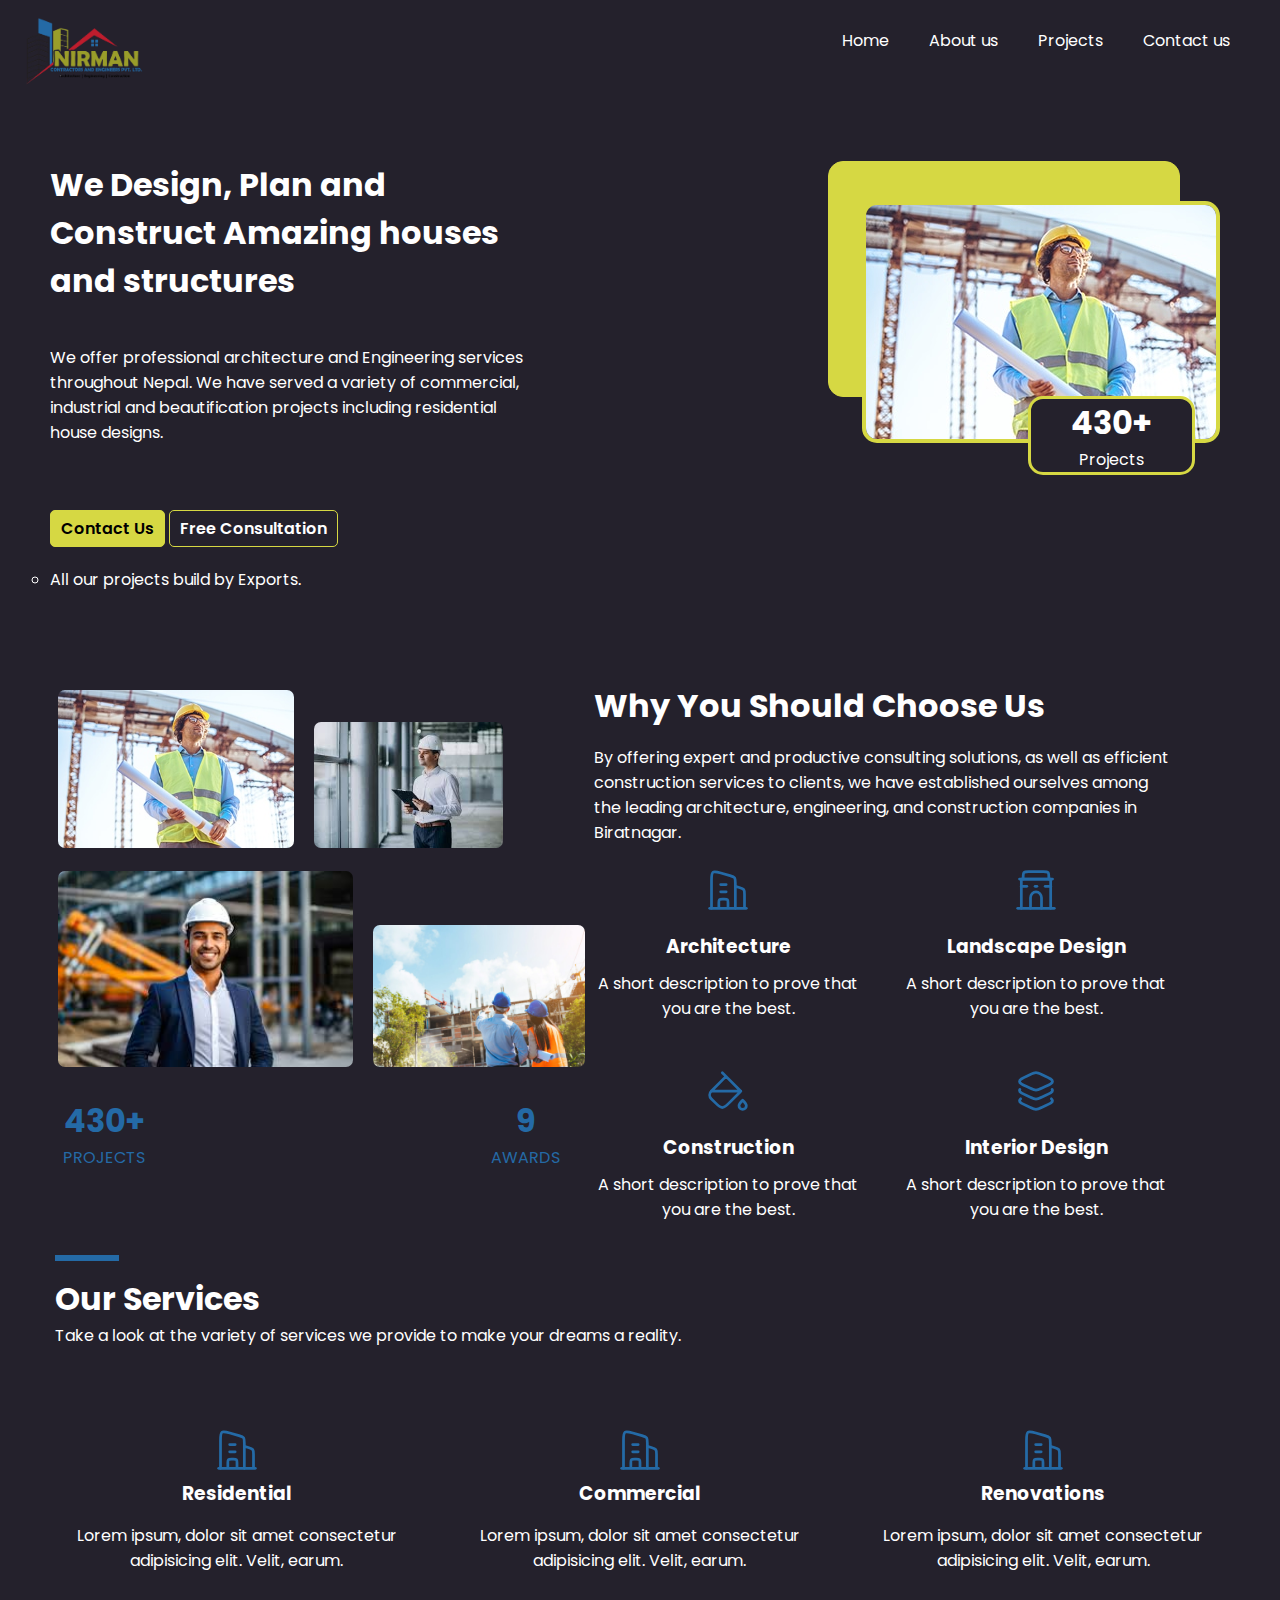
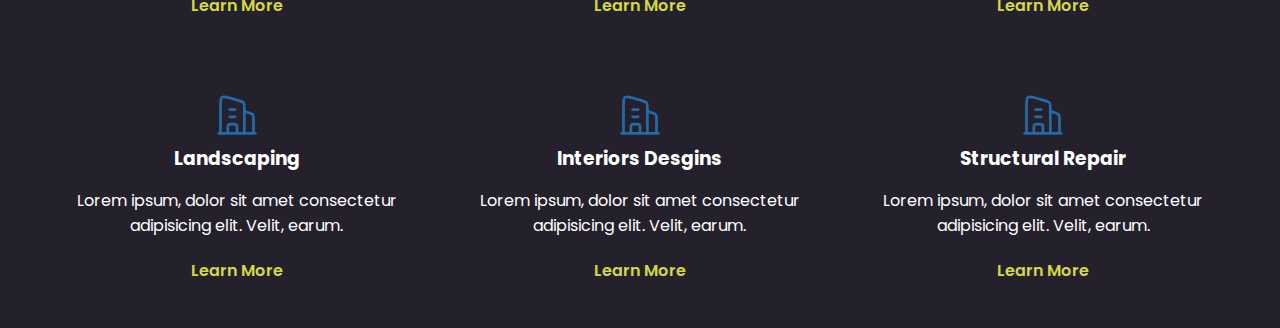
==== index.html @ 0822bbb3 "making responsive" ====
<!DOCTYPE html>
<html lang="en">

<head>
    <meta charset="UTF-8">
    <meta name="viewport" content="width=device-width, initial-scale=1.0">
    <title>nirmancontractors</title>
    <link rel="stylesheet" href="style.css">
    <link rel="stylesheet" href="https://cdnjs.cloudflare.com/ajax/libs/font-awesome/6.6.0/css/all.min.css"
        integrity="sha512-Kc323vGBEqzTmouAECnVceyQqyqdsSiqLQISBL29aUW4U/M7pSPA/gEUZQqv1cwx4OnYxTxve5UMg5GT6L4JJg=="
        crossorigin="anonymous" referrerpolicy="no-referrer" />
    <link rel="shortcut icon" href="favicon.ico" type="image/x-icon">
</head>

<body>

    <!-- navigation menu -->
    <header>
        <nav class="hide-on-mobile">
            <div class="logo">
                <a href="index.html"><img src="assets/logo/CONSTRUCTION-PSD.png" alt="nirman-logo"></a>
            </div>
            <ul>
                <li><a href="index.html">Home</a></li>
                <li><a href="">About us</a></li>
                <li><a href="">Projects</a></li>
                <li><a href="">Contact us</a></li>
            </ul>
        </nav>
        <!-- responsive nav bar -->
        <div class="nav-toggle" onclick="toggleNav()">
            <span></span>
            <span></span>
            <span></span>
        </div>
        <div class="nav-overlay"></div>
        <div class="nav hide-on-bigscreen">
            <div class="links">
                <div class="link">
                    <a href="index.html">Home</a>
                </div>
                <div class="link">
                    <a href="">About Us</a>
                </div>
                <div class="link">
                    <a href="">Projects</a>
                </div>
                <div class="link">
                    <a href="">Contact us</a>
                </div>
            </div>
        </div>
    </header>

    <main>
        <div class="content">
            <div class="head">
                <h1>
                    We Design, Plan and Construct
                    Amazing houses and structures
                </h1>
                <span>
                    We offer professional architecture and Engineering services throughout Nepal. We have served a
                    variety of commercial, industrial and beautification projects including residential house designs.
                </span>
            </div>
            <div class="head-card">
                <div class="card-head1"></div>
                <div class="card-head2">
                    <img src="assets/images/civil-engineer-img1.jpg" alt="civil-engineer">
                    <div class="project-number">
                        <h1>430+</h1>
                        <span>Projects</span>
                    </div>
                </div>
            </div>
        </div>
        <div class="btn-container">
            <button class="btn"><a href="">Contact Us</a></button>
            <button class="btn btn2"><a style="color: white;" href="">Free Consultation</a></button>
            <li>All our projects build by Exports.</li>
        </div>
    </main>

    <div class="image-container">
        <div class="image-title">
            <h1>Why You Should Choose Us</h1>
            <span>By offering expert and productive consulting solutions, as well as efficient construction services to
                clients, we have established ourselves among the leading architecture, engineering, and construction
                companies in Biratnagar.
            </span>
            <div class="facilitie-container">
                <div class="facilitie">
                    <img src="assets/icons/building-03-stroke-rounded.svg">
                    <h3>Architecture</h3>
                    <span>A short description to prove that you are the best.</span>
                </div>
                <div class="facilitie">
                    <img src="assets/icons/india-gate-stroke-rounded.svg">
                    <h3>Landscape Design</h3>
                    <span>A short description to prove that you are the best.</span>
                </div>
                <div class="facilitie">
                    <img src="assets/icons/paint-bucket-stroke-rounded.svg">
                    <h3>Construction</h3>
                    <span>A short description to prove that you are the best.</span>
                </div>
                <div class="facilitie">
                    <img src="assets/icons/layers-01-stroke-rounded.svg">
                    <h3>Interior Design</h3>
                    <span>A short description to prove that you are the best.</span>
                </div>
            </div>
        </div>
        <div class="image-box-wrapper">
            <div class="image-box1">
                <img src="assets/images/civil-engineer-img1.jpg" alt="civil-engineer image">
                <img src="assets/images/images-construction2.jpeg" alt="civil-engineer image">
            </div>
            <div class="image-box2">
                <img src="assets/images/images-construction3.jpeg" alt="civil-engineer image">
                <img src="assets/images/images-construction4.jpeg" alt="civil-engineer image">
            </div>
        </div>
        <div class="award-container">
            <div class="project">
                <h1>430+</h1>
                <span>PROJECTS</span>
            </div>
            <div class="award">
                <h1>9</h1>
                <span>AWARDS</span>
            </div>
        </div>
    </div>

    <div class="service-head">
        <h1>Our Services</h1>
        <span>Take a look at the variety of services we provide to make your dreams a reality.</span>
    </div>
    <div class="service-container">
        <div class="service-content">
            <img src="assets/icons/building-03-stroke-rounded.svg">
            <h3>Residential</h3>
            <p>Lorem ipsum, dolor sit amet consectetur adipisicing elit. Velit, earum.</p>
            <button class="btn btn3"><a href="">Learn More</a></button>
        </div>
        <div class="service-content">
            <img src="assets/icons/building-03-stroke-rounded.svg">
            <h3>Commercial</h3>
            <p>Lorem ipsum, dolor sit amet consectetur adipisicing elit. Velit, earum.</p>
            <button class="btn btn3"><a href="">Learn More</a></button>
        </div>
        <div class="service-content">
            <img src="assets/icons/building-03-stroke-rounded.svg">
            <h3>Renovations</h3>
            <p>Lorem ipsum, dolor sit amet consectetur adipisicing elit. Velit, earum.</p>
            <button class="btn btn3"><a href="">Learn More</a></button>
        </div>
        <div class="service-content">
            <img src="assets/icons/building-03-stroke-rounded.svg">
            <h3>Landscaping</h3>
            <p>Lorem ipsum, dolor sit amet consectetur adipisicing elit. Velit, earum.</p>
            <button class="btn btn3"><a href="">Learn More</a></button>
        </div>
        <div class="service-content">
            <img src="assets/icons/building-03-stroke-rounded.svg">
            <h3>Interiors Desgins</h3>
            <p>Lorem ipsum, dolor sit amet consectetur adipisicing elit. Velit, earum.</p>
            <button class="btn btn3"><a href="">Learn More</a></button>
        </div>
        <div class="service-content">
            <img src="assets/icons/building-03-stroke-rounded.svg">
            <h3>Structural Repair</h3>
            <p>Lorem ipsum, dolor sit amet consectetur adipisicing elit. Velit, earum.</p>
            <button class="btn btn3"><a href="">Learn More</a></button>
        </div>
    </div>

    <script src="script.js"></script>
</body>

</html>
---- style.css ----
@import url('https://fonts.googleapis.com/css2?family=Poppins:ital,wght@0,100;0,200;0,300;0,400;0,500;0,600;0,700;0,800;0,900;1,100;1,200;1,300;1,400;1,500;1,600;1,700;1,800;1,900&display=swap');

* {
    margin: 0;
    padding: 0;
    font-family: "Poppins", sans-serif;
    overflow-x: hidden;
}

::selection {
    background-color: var(--primary-color);
    color: var(--default-color);
}

:root {
    --primary-color: #d6d843;
    --secondary-color: #be1d2d;
    --tertiary-color: #246aa6;
    --default-color: white;
    --black-color: black;
    --body-color: #24212c;
}

body {
    background-color: var(--body-color);
}

/* navbar */

nav {
    padding: 28px 0;
}

nav ul {
    display: flex;
    align-items: center;
    justify-content: end;
    gap: 40px;
    padding: 0 50px;
}

nav ul li {
    list-style: none;
}

nav ul li a {
    text-decoration: none;
    color: var(--default-color);
    font-size: 16px;
}

.hide-on-bigscreen {
    display: none;
}

/* responsive nav bar */
@media (max-width: 700px) {
    .hide-on-mobile {
        display: none;
    }

    .nav-toggle {
        position: fixed;
        top: 20px;
        right: 20px;
        width: 35px;
        height: 35px;
        border-radius: 50%;
        background: #111;
        cursor: pointer;
        z-index: 999;
    }

    .nav-toggle span {
        position: absolute;
        top: 50%;
        left: 50%;
        transform: translate(-50%, -50%);
        width: 22px;
        height: 2px;
        background: #f5f5f5;
        transition: all 300ms ease-in-out;
    }

    .nav-toggle span:nth-child(1) {
        top: 30%;
    }

    .nav-toggle span:nth-child(3) {
        top: 70%;
    }

    body.activeNav .nav-toggle span:nth-child(1) {
        top: 50%;
        transform: translate(-50%, -50%) rotate(45deg);
    }

    body.activeNav .nav-toggle span:nth-child(3) {
        top: 50%;
        transform: translate(-50%, -50%) rotate(-45deg);
    }

    body.activeNav .nav-toggle span:nth-child(2) {
        display: none;
    }

    .nav {
        position: fixed;
        top: 0;
        right: 0;
        width: 0;
        height: 0;
        background: #111;
        display: flex;
        align-items: center;
        justify-content: center;
        z-index: 99;
        overflow: hidden;
        border-radius: 0 0 0 100%;
        transition: width 300ms ease-in-out 200ms,
            height 300ms ease-in-out 200ms,
            border-radius 300ms ease-in-out 0ms;
    }

    .nav-overlay {
        content: "";
        position: fixed;
        top: 0;
        right: 0;
        width: 0;
        height: 0;
        background: var(--primary-color);
        border-radius: 0 0 0 100%;
        transition: width 300ms ease-in-out 230ms,
            height 300ms ease-in-out 230ms,
            border-radius 300ms ease-in-out 30ms;
    }

    body.activeNav .nav-overlay {
        width: 100%;
        height: 100vh;
        border-radius: 0;
        transition: width 500ms ease-in-out,
            height 500ms ease-in-out,
            border-radius 300ms ease-in-out 300ms;
    }

    body.activeNav .nav {
        width: 100%;
        height: 100vh;
        border-radius: 0;
        transition: width 500ms ease-in-out 30ms,
            height 500ms ease-in-out 30ms,
            border-radius 300ms ease-in-out 330ms;
    }

    .nav .links .link {
        position: relative;
        margin: 20px;
        font-size: 45px;
        text-align: center;
        left: -300%;
    }

    .nav .links .link a {
        text-decoration: none;
        /* text-transform: uppercase; */
        color: #aaa;
        font-weight: 600;
        transition: all 300ms ease-in-out;
    }

    body.activeNav .nav .links .link {
        left: 0;
    }

    body.activeNav .nav .links>div:nth-child(1) {
        transition: left 300ms ease-in-out 650ms;
    }

    body.activeNav .nav .links>div:nth-child(2) {
        transition: left 300ms ease-in-out 680ms;
    }

    body.activeNav .nav .links>div:nth-child(3) {
        transition: left 300ms ease-in-out 710ms;
    }

    body.activeNav .nav .links>div:nth-child(4) {
        transition: left 300ms ease-in-out 740ms;
    }

    body.activeNav .nav .links>div:nth-child(5) {
        transition: left 300ms ease-in-out 770ms;
    }
}

.logo img {
    width: 10%;
    position: absolute;
    transform: translate(20px, -15px);
}

.head {
    padding: 80px 50px;
    width: 38%;
    display: grid;
    gap: 40px;
    color: var(--default-color);
    position: absolute;
}

.head-card {
    display: flex;
    justify-content: end;
    padding: 80px 100px;
}

.card-head1 {
    width: 350px;
    height: 234px;
    background: var(--primary-color);
    border-radius: 15px;
    position: absolute;
    border: 1px solid var(--primary-color);
}

.card-head2 {
    z-index: 9;
    position: relative;
    left: 40px;
    top: 40px;
    overflow: visible;
}

.card-head2 img {
    border-radius: 15px;
    border: 4px solid var(--primary-color);
}

.project-number {
    display: flex;
    flex-direction: column;
    align-items: center;
    color: var(--default-color);
    border: 3px solid var(--primary-color);
    width: 45%;
    border-radius: 15px;
    background-color: var(--body-color);
    position: absolute;
    right: 25px;
    bottom: -25px;
}

.btn-container {
    padding: 20px 50px;
}

.btn {
    z-index: 90;
    position: relative;
    padding: 5px 10px;
    font-size: 16px;
    background-color: var(--primary-color);
    border: 1px solid var(--primary-color);
    border-radius: 5px;
    font-weight: 600;
}

.btn2 {
    background-color: transparent;
}

.btn a {
    text-decoration: none;
    color: var(--black-color);
}

.btn-container li {
    color: var(--default-color);
    padding: 20px 0;
    overflow: visible;
    list-style-type: circle;
}

.image-container {
    padding: 50px 50px;
}

.image-container img {
    border-radius: 15px;
    padding: 8px 8px;
}

.image-title {
    color: var(--default-color);
    width: 45%;
    position: absolute;
    right: 110px;
    display: grid;
    gap: 15px;
}

.facilitie-container {
    display: grid;
    grid-template-columns: 1fr 1fr;
    gap: 40px;
    text-align: center;
}

.facilitie-container h3 {
    padding: 5px 0 10px;
}

.award-container {
    color: var(--tertiary-color);
    display: flex;
    gap: 30%;
    padding: 15px 13px;
    text-align: center;
}

.service-head {
    color: var(--default-color);
    padding: 40px 55px;
}

.service-head h1::before {
    position: absolute;
    content: '';
    width: 5%;
    height: 6px;
    background: var(--tertiary-color);
    margin: -20px 0;
}

.btn3 {
    background: transparent;
    border: none;
}

.btn3 a {
    color: var(--primary-color);
}

.service-content {
    color: var(--default-color);
}

.service-container {
    display: grid;
    grid-template-columns: 1fr 1fr 1fr;
    padding: 40px 70px;
    gap: 70px;
    text-align: center;
}

.service-content p {
    padding: 15px 0;
}

.image-box1 img:nth-child(1) {
    width: 20%
}

.image-box1 img:nth-child(2) {
    width: 16%
}

.image-box2 img:nth-child(1) {
    width: 25%;
}

.image-box2 img:nth-child(2) {
    width: 18%;
}

@media (max-width: 700px) {
    main {
        overflow: visible;
    }

    .content {
        overflow: visible;
    }

    .card-head1 {
        width: 300px;
        height: 200px;
    }

    .card-head2 img {
        width: 300px;
        height: 200px;
    }

    .head-card {
        padding: 15px 50px 80px;
    }

    .head {
        padding: 66px 15px 20px;
        width: 95%;
        gap: 25px;
        position: relative;
        overflow: visible;
    }

    .head h1 {
        font-size: 20px;
    }

    .head span {
        font-size: 15px;
        position: absolute;
        top: 270%;
        padding: 80px 25px;
        text-align: center;
    }

    .btn-container {
        padding: 40px 40px 140px;
        display: grid;
        grid-template-columns: 1fr 1fr;
        column-gap: 20px;
        position: relative;
        top: 140px;
    }

    .btn {
        padding: 12px 10px;
        font-size: 12px;
    }

    .btn-container li {
        padding: 35px 0 0;
        margin: 0 -65px;
        position: relative;
        left: 70px;
    }
    .image-container {
        padding: 50px 35px;
      }
    .image-box1 img:nth-child(1) {
        width: 44%
    }
    
    .image-box1 img:nth-child(2) {
        width: 39%
    }
    
    .image-box2 img:nth-child(1) {
        width: 40%;
    }
    
    .image-box2 img:nth-child(2) {
        width: 45%;
    }

    .image-title{
        position: relative;
        right: 0;
        width: auto;
    }
}
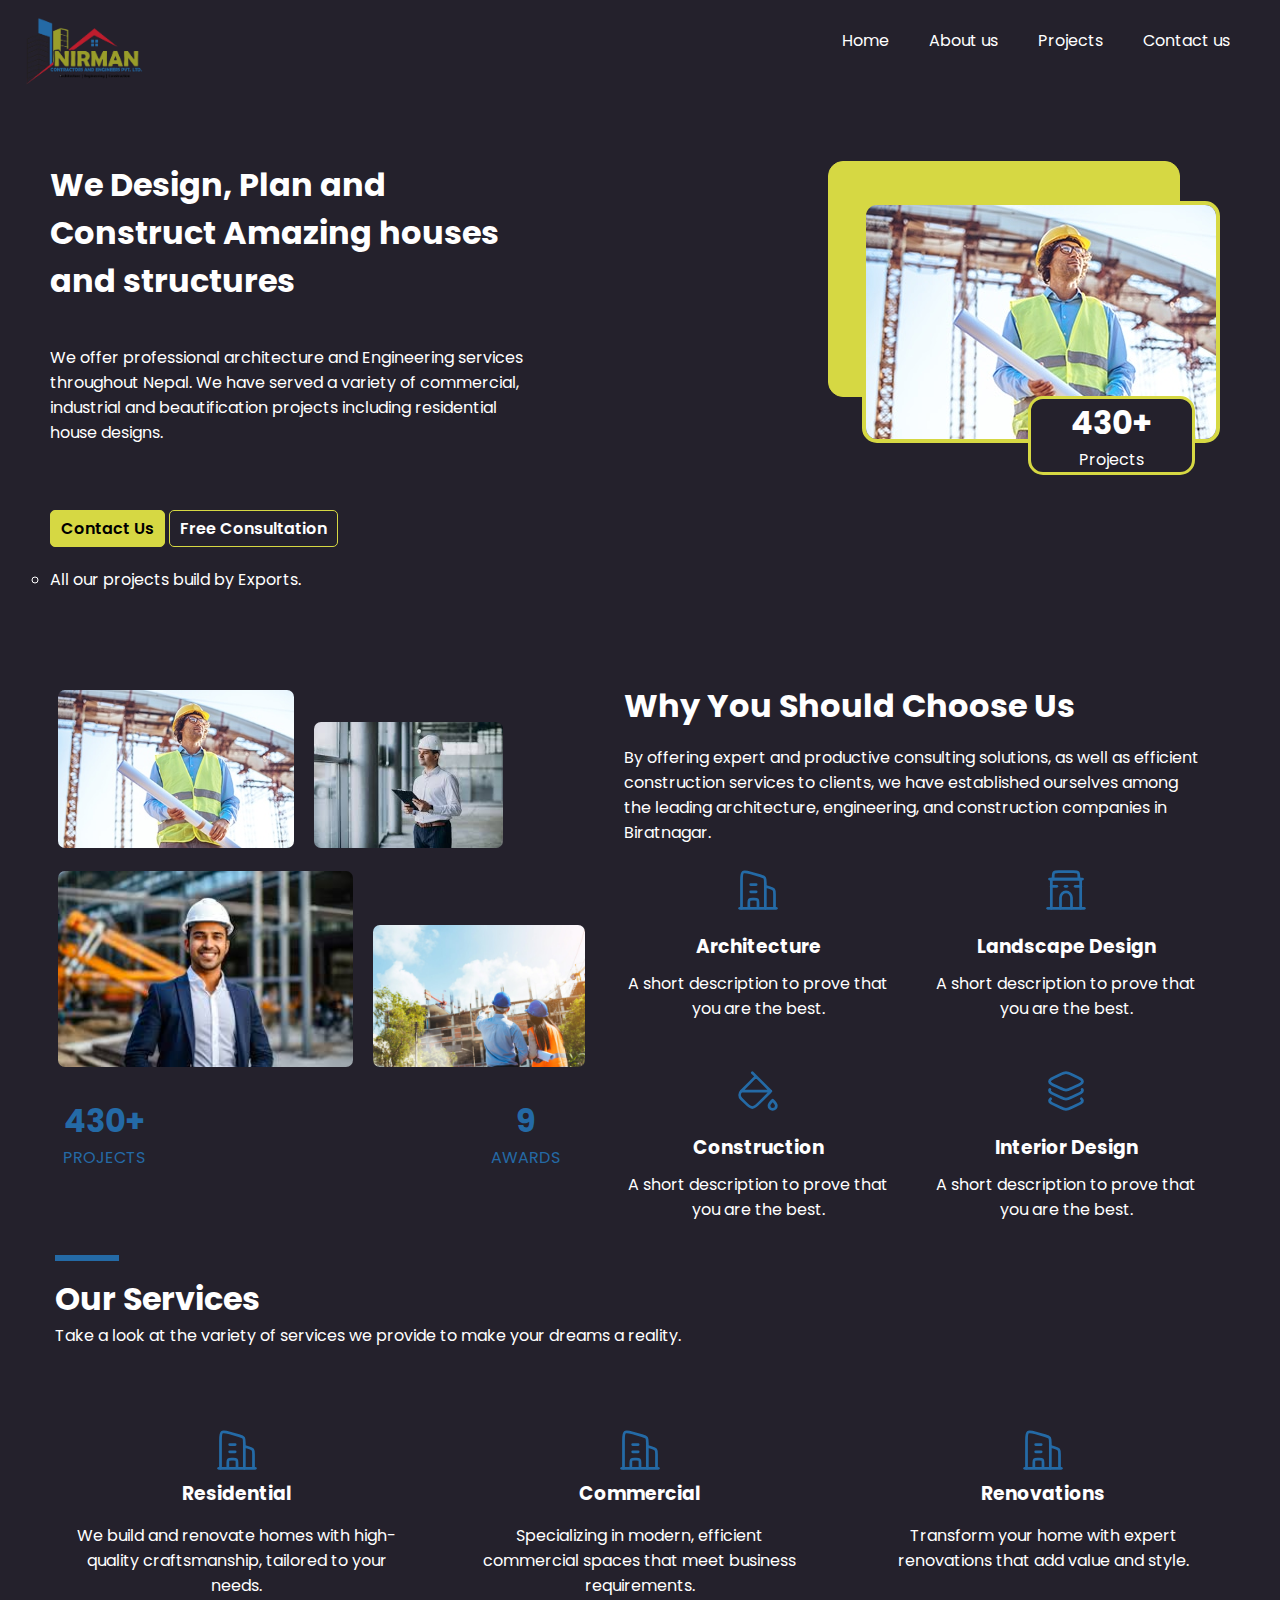
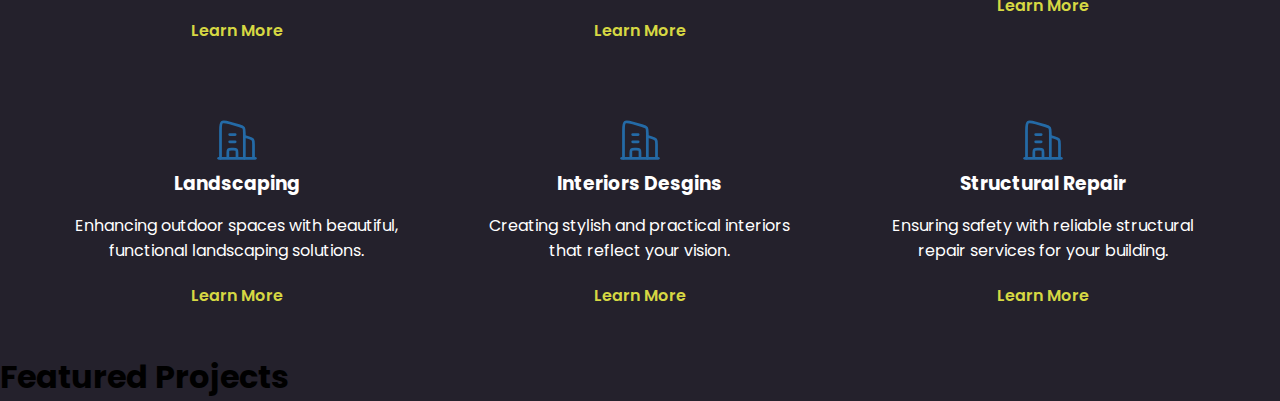
==== commit fd40398e: "making  responsive" ====
--- a/index.html
+++ b/index.html
@@ -142,38 +142,44 @@
         <div class="service-content">
             <img src="assets/icons/building-03-stroke-rounded.svg">
             <h3>Residential</h3>
-            <p>Lorem ipsum, dolor sit amet consectetur adipisicing elit. Velit, earum.</p>
+            <p>We build and renovate homes with high-quality craftsmanship, tailored to your needs.</p>
             <button class="btn btn3"><a href="">Learn More</a></button>
         </div>
         <div class="service-content">
             <img src="assets/icons/building-03-stroke-rounded.svg">
             <h3>Commercial</h3>
-            <p>Lorem ipsum, dolor sit amet consectetur adipisicing elit. Velit, earum.</p>
+            <p>Specializing in modern, efficient commercial spaces that meet business requirements.</p>
             <button class="btn btn3"><a href="">Learn More</a></button>
         </div>
         <div class="service-content">
             <img src="assets/icons/building-03-stroke-rounded.svg">
             <h3>Renovations</h3>
-            <p>Lorem ipsum, dolor sit amet consectetur adipisicing elit. Velit, earum.</p>
+            <p>Transform your home with expert renovations that add value and style.</p>
             <button class="btn btn3"><a href="">Learn More</a></button>
         </div>
         <div class="service-content">
             <img src="assets/icons/building-03-stroke-rounded.svg">
             <h3>Landscaping</h3>
-            <p>Lorem ipsum, dolor sit amet consectetur adipisicing elit. Velit, earum.</p>
+            <p>Enhancing outdoor spaces with beautiful, functional landscaping solutions.</p>
             <button class="btn btn3"><a href="">Learn More</a></button>
         </div>
         <div class="service-content">
             <img src="assets/icons/building-03-stroke-rounded.svg">
             <h3>Interiors Desgins</h3>
-            <p>Lorem ipsum, dolor sit amet consectetur adipisicing elit. Velit, earum.</p>
+            <p>Creating stylish and practical interiors that reflect your vision.</p>
             <button class="btn btn3"><a href="">Learn More</a></button>
         </div>
         <div class="service-content">
             <img src="assets/icons/building-03-stroke-rounded.svg">
             <h3>Structural Repair</h3>
-            <p>Lorem ipsum, dolor sit amet consectetur adipisicing elit. Velit, earum.</p>
+            <p>Ensuring safety with reliable structural repair services for your building.</p>
             <button class="btn btn3"><a href="">Learn More</a></button>
+        </div>
+    </div>
+
+    <div class="featured-container">
+        <div class="featured-head">
+            <h1>Featured Projects</h1>
         </div>
     </div>
 
--- a/style.css
+++ b/style.css
@@ -296,7 +296,7 @@
     color: var(--default-color);
     width: 45%;
     position: absolute;
-    right: 110px;
+    right: 80px;
     display: grid;
     gap: 15px;
 }
@@ -438,28 +438,48 @@
         position: relative;
         left: 70px;
     }
+
     .image-container {
         padding: 50px 35px;
-      }
+    }
+
     .image-box1 img:nth-child(1) {
         width: 44%
     }
-    
+
     .image-box1 img:nth-child(2) {
         width: 39%
     }
-    
+
     .image-box2 img:nth-child(1) {
         width: 40%;
     }
-    
+
     .image-box2 img:nth-child(2) {
         width: 45%;
     }
 
-    .image-title{
+    .image-title {
         position: relative;
         right: 0;
         width: auto;
     }
+
+    .facilitie-container {
+        padding: 50px 0;
+    }
+
+    .service-head h1::before {
+        width: 12%;
+    }
+
+    .service-head {
+        display: grid;
+        gap: 10px;
+    }
+
+    .service-container {
+        grid-template-columns: 1fr;
+        gap: 40px;
+    }
 }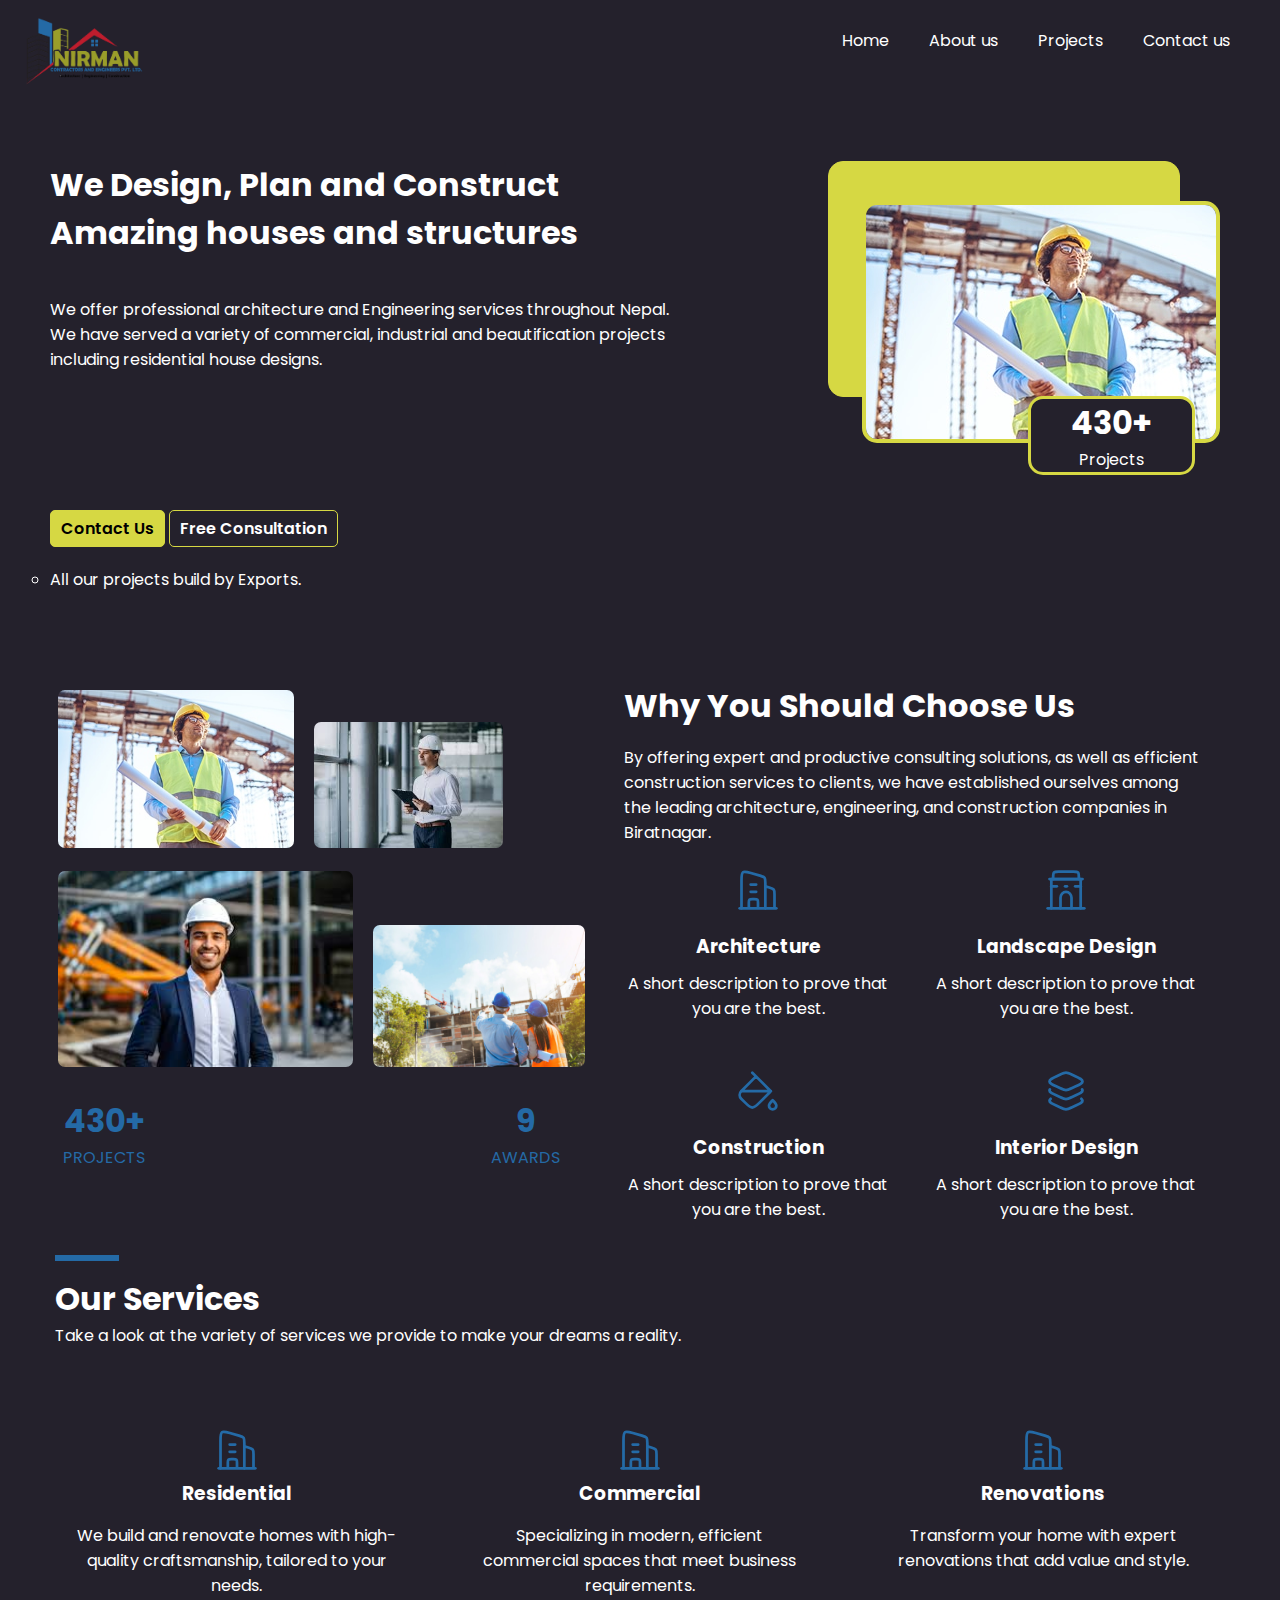
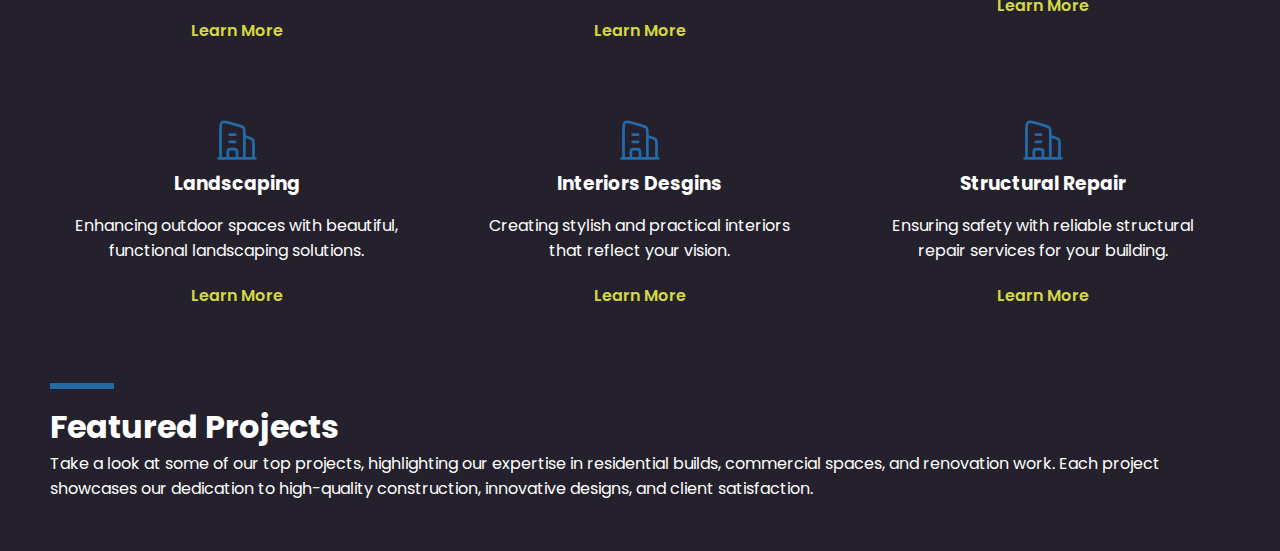
==== commit 939b48de: "making featured project section" ====
--- a/index.html
+++ b/index.html
@@ -180,6 +180,9 @@
     <div class="featured-container">
         <div class="featured-head">
             <h1>Featured Projects</h1>
+            <span>Take a look at some of our top projects, highlighting our expertise in residential builds, commercial
+                spaces, and renovation work. Each project showcases our dedication to high-quality construction,
+                innovative designs, and client satisfaction.</span>
         </div>
     </div>
 
--- a/style.css
+++ b/style.css
@@ -203,7 +203,7 @@
 
 .head {
     padding: 80px 50px;
-    width: 38%;
+    width: 50%;
     display: grid;
     gap: 40px;
     color: var(--default-color);
@@ -375,6 +375,20 @@
     width: 18%;
 }
 
+.featured-head {
+    color: var(--default-color);
+    padding: 50px 50px;
+}
+
+.featured-head::before{
+    position: absolute;
+    content: '';
+    width: 5%;
+    height: 6px;
+    background: var(--tertiary-color);
+    margin: -20px 0;
+}
+
 @media (max-width: 700px) {
     main {
         overflow: visible;
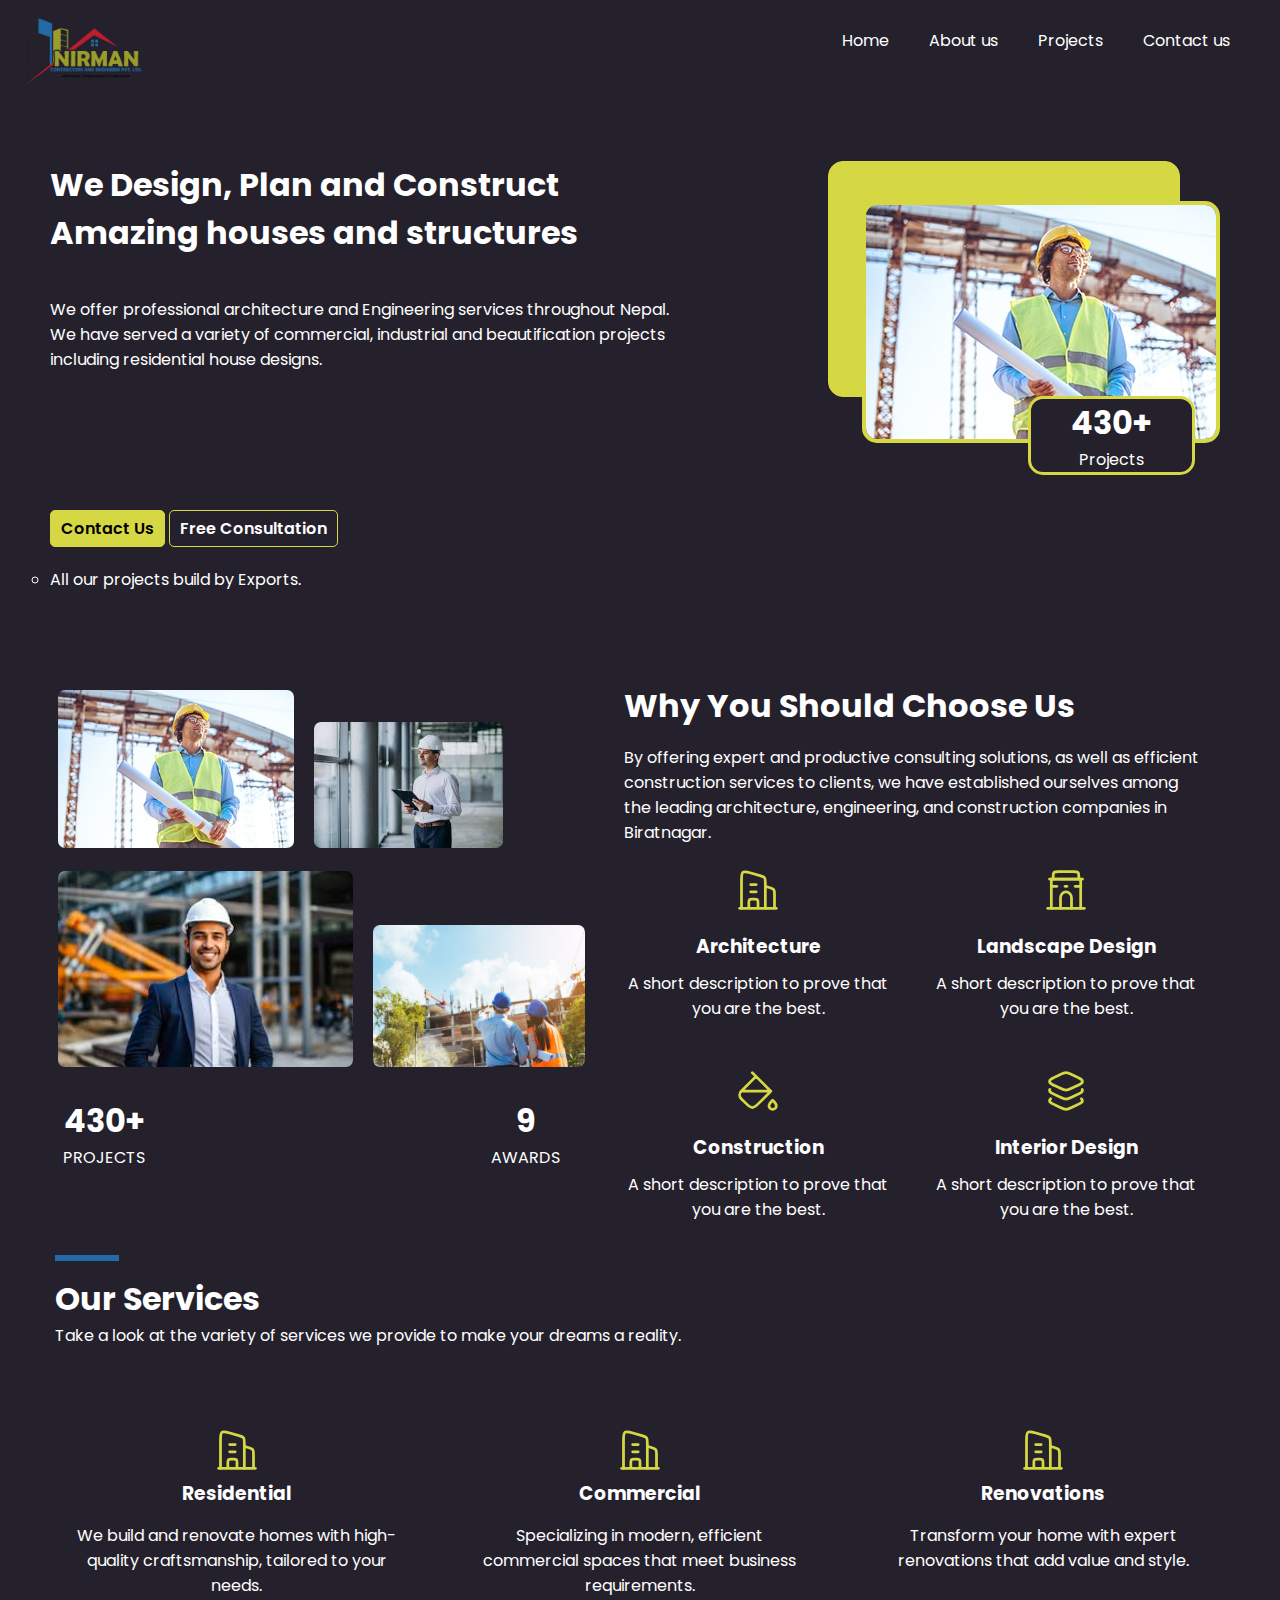
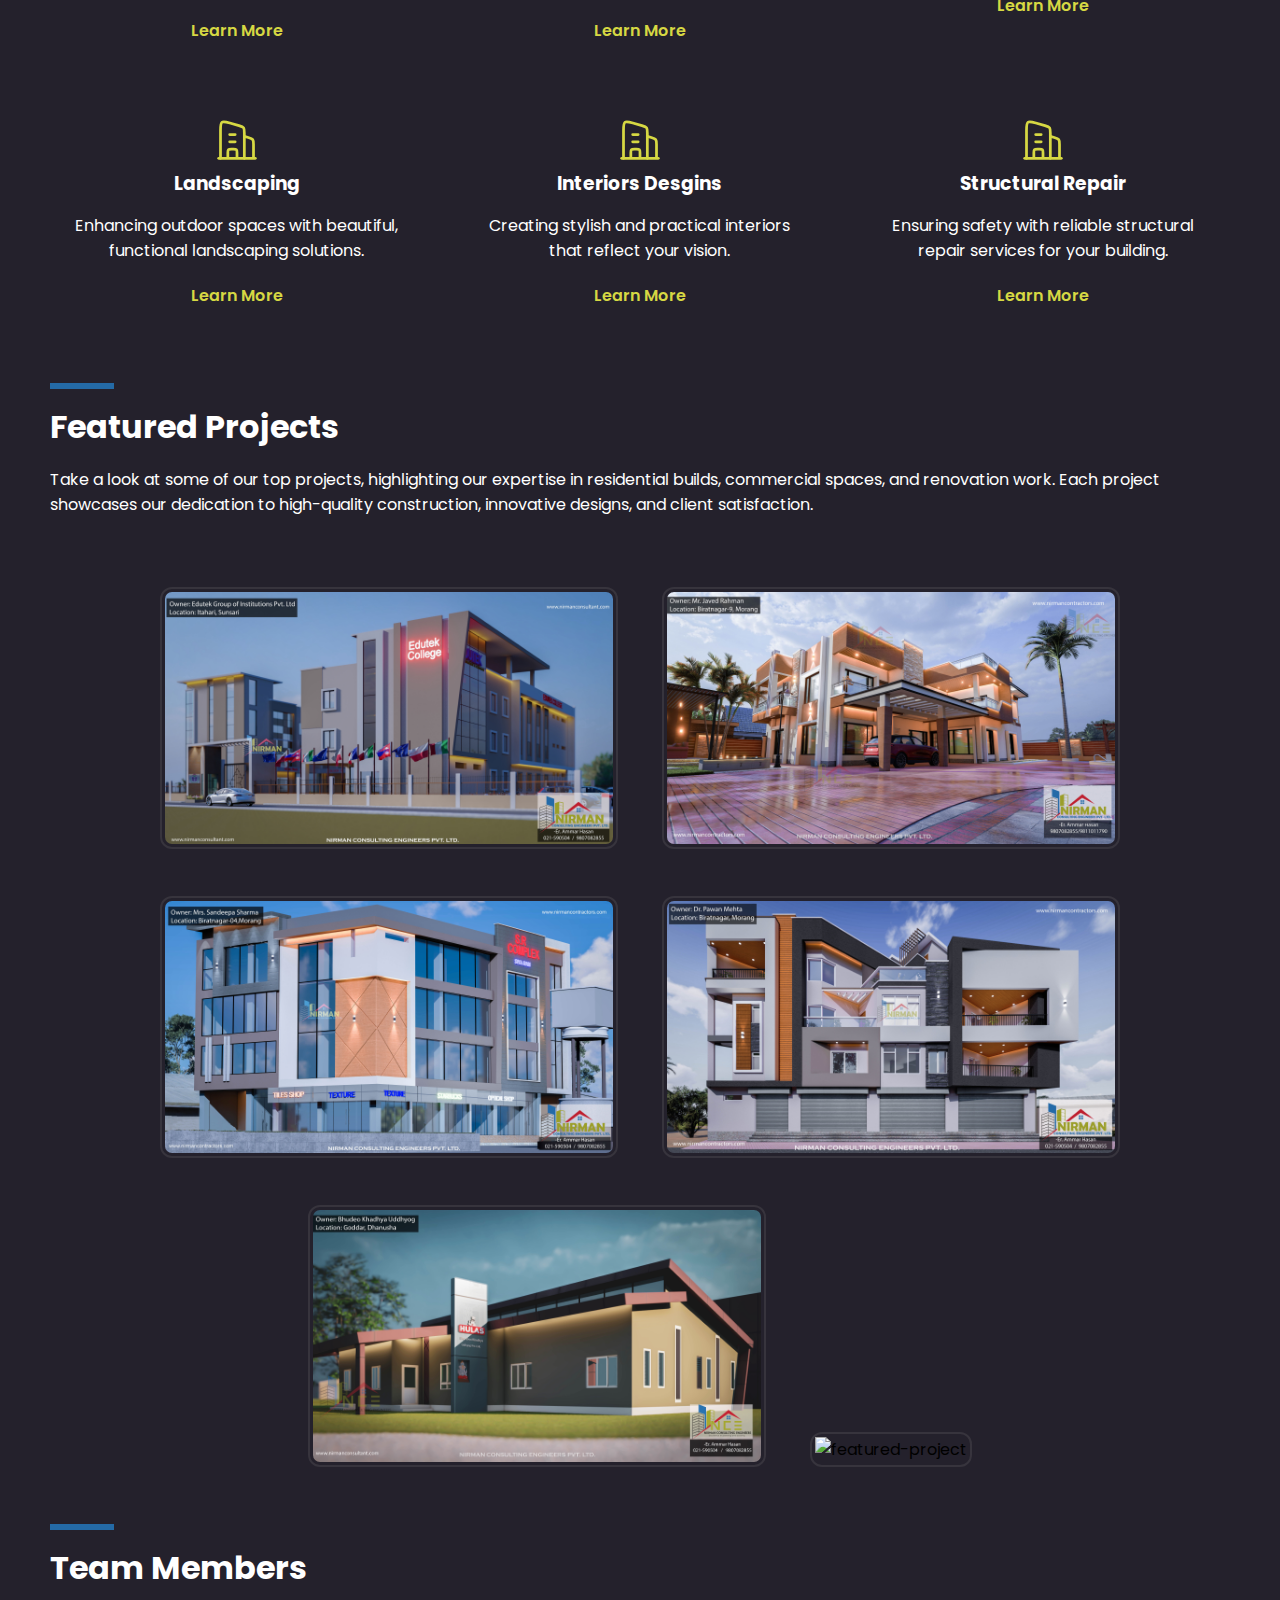
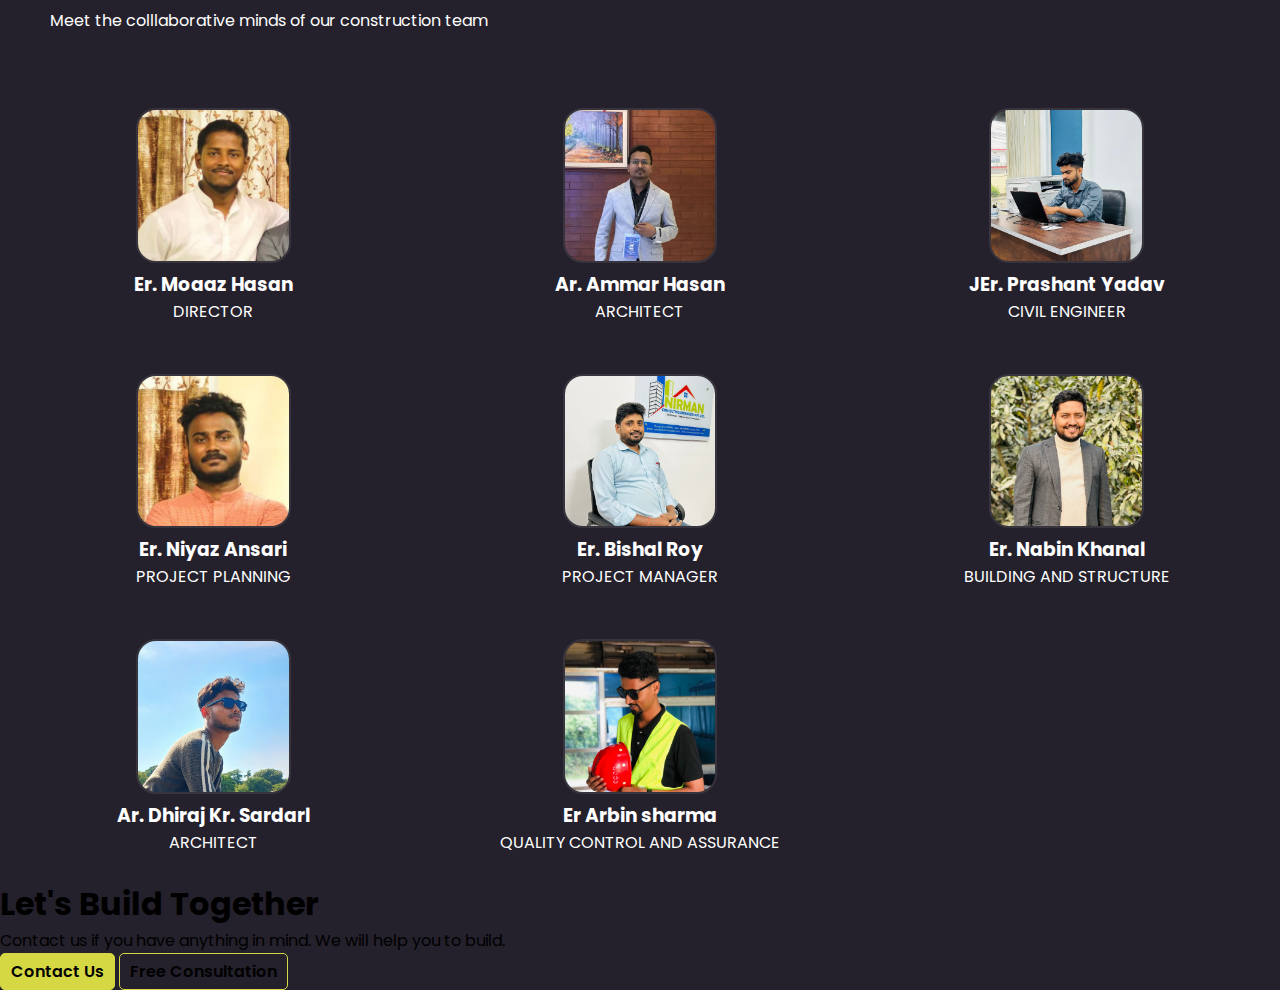
==== commit 830fa356: "making team member section" ====
--- a/index.html
+++ b/index.html
@@ -184,6 +184,76 @@
                 spaces, and renovation work. Each project showcases our dedication to high-quality construction,
                 innovative designs, and client satisfaction.</span>
         </div>
+        <div class="featured-img">
+            <img src="assets/featured-projects/featured-project1.jpg" alt="featured-project">
+            <img src="assets/featured-projects/featured-project2.jpg" alt="featured-project">
+            <img src="assets/featured-projects/featured-project3.jpg" alt="featured-project">
+            <img src="assets/featured-projects/featured-project4.jpg" alt="featured-project">
+            <img src="assets/featured-projects/featured-project5.jpg" alt="featured-project">
+            <img src="assets/featured-projects/featured-project6.jpg" alt="featured-project">
+        </div>
+    </div>
+
+    <div class="team-container">
+        <div class="team-head">
+            <h1>Team Members</h1>
+            <p>Meet the colllaborative minds of our construction team</p>
+        </div>
+        <div class="team">
+            <div class="team-members">
+                <img src="assets/team-projects/team-member1.png">
+                <h3>Er. Moaaz Hasan</h3>
+                <p>DIRECTOR</p>
+            </div>
+            <div class="team-members">
+                <img src="assets/team-projects/team-member2.png">
+                <h3>Ar. Ammar Hasan</h3>
+                <p>ARCHITECT</p>
+            </div>
+            <div class="team-members">
+                <img src="assets/team-projects/team-member3.png">
+                <h3>JEr. Prashant Yadav</h3>
+                <p>CIVIL ENGINEER</p>
+            </div>
+            <div class="team-members">
+                <img src="assets/team-projects/team-member4.png">
+                <h3>Er. Niyaz Ansari</h3>
+                <p>PROJECT PLANNING</p>
+            </div>
+            <div class="team-members">
+                <img src="assets/team-projects/team-member5.png">
+                <h3>Er. Bishal Roy</h3>
+                <p>PROJECT MANAGER</p>
+            </div>
+            <div class="team-members">
+                <img src="assets/team-projects/team-member6.png">
+                <h3>Er. Nabin Khanal</h3>
+                <p>BUILDING AND STRUCTURE</p>
+            </div>
+            <div class="team-members">
+                <img src="assets/team-projects/team-member7.png">
+                <h3>Ar. Dhiraj Kr. Sardarl</h3>
+                <p>ARCHITECT</p>
+            </div>
+            <div class="team-members">
+                <img src="assets/team-projects/team-member8.png">
+                <h3>Er Arbin sharma</h3>
+                <p>QUALITY CONTROL AND ASSURANCE</p>
+            </div>
+        </div>
+    </div>
+
+    <div class="construction-container">
+        <div class="construction">
+            <div class="construction-head">
+                <h1>Let's Build Together</h1>
+                <span>Contact us if you have anything in mind. We will help you to build.</span>
+            </div>
+            <div class="construction-btn">
+                <button class="btn"><a href="">Contact Us</a></button>
+                <button class="btn btn2"><a href="">Free Consultation</a></button>
+            </div>
+        </div>
     </div>
 
     <script src="script.js"></script>
--- a/style.css
+++ b/style.css
@@ -19,6 +19,7 @@
     --default-color: white;
     --black-color: black;
     --body-color: #24212c;
+    --img-border-color: #37343d;
 }
 
 body {
@@ -313,7 +314,7 @@
 }
 
 .award-container {
-    color: var(--tertiary-color);
+    color: var(--default-color);
     display: flex;
     gap: 30%;
     padding: 15px 13px;
@@ -378,15 +379,62 @@
 .featured-head {
     color: var(--default-color);
     padding: 50px 50px;
-}
-
-.featured-head::before{
+    display: grid;
+    gap: 16px;
+}
+
+.featured-head::before {
     position: absolute;
     content: '';
     width: 5%;
     height: 6px;
     background: var(--tertiary-color);
     margin: -20px 0;
+}
+
+.featured-img {
+    text-align: center;
+}
+
+.featured-img img {
+    width: 35%;
+    margin: 20px 20px;
+    border: 2px solid var(--img-border-color);
+    padding: 3px;
+    border-radius: 12px;
+}
+
+.team-head {
+    color: var(--default-color);
+    padding: 50px 50px;
+    display: grid;
+    gap: 16px;
+}
+
+.team-head::before {
+    position: absolute;
+    content: '';
+    width: 5%;
+    height: 6px;
+    background: var(--tertiary-color);
+    margin: -20px 0;
+}
+
+.team {
+    display: grid;
+    grid-template-columns: 1fr 1fr 1fr;
+    color: var(--default-color);
+}
+
+.team-members {
+    margin: 25px 25px;
+    text-align: center;
+}
+
+.team-members img {
+    border: 2px solid var(--img-border-color);
+    width: 40%;
+    border-radius: 20px;
 }
 
 @media (max-width: 700px) {
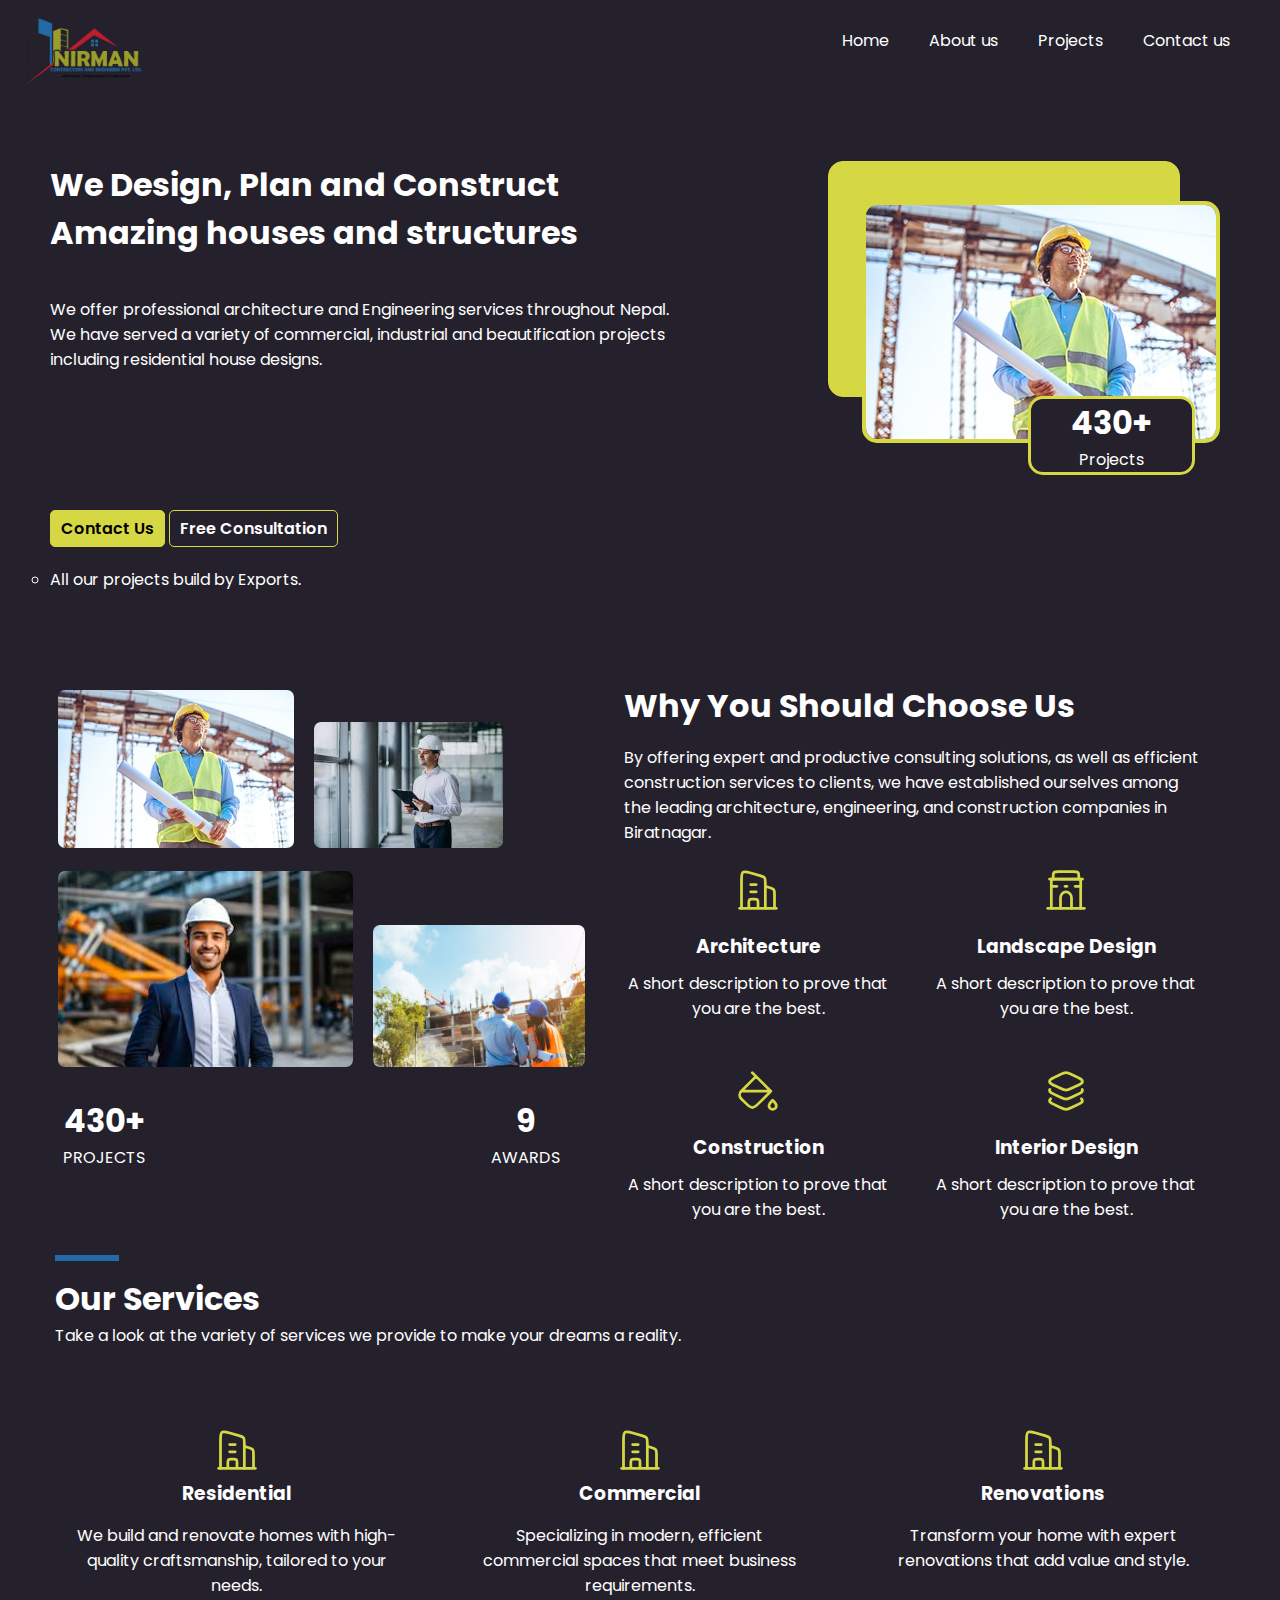
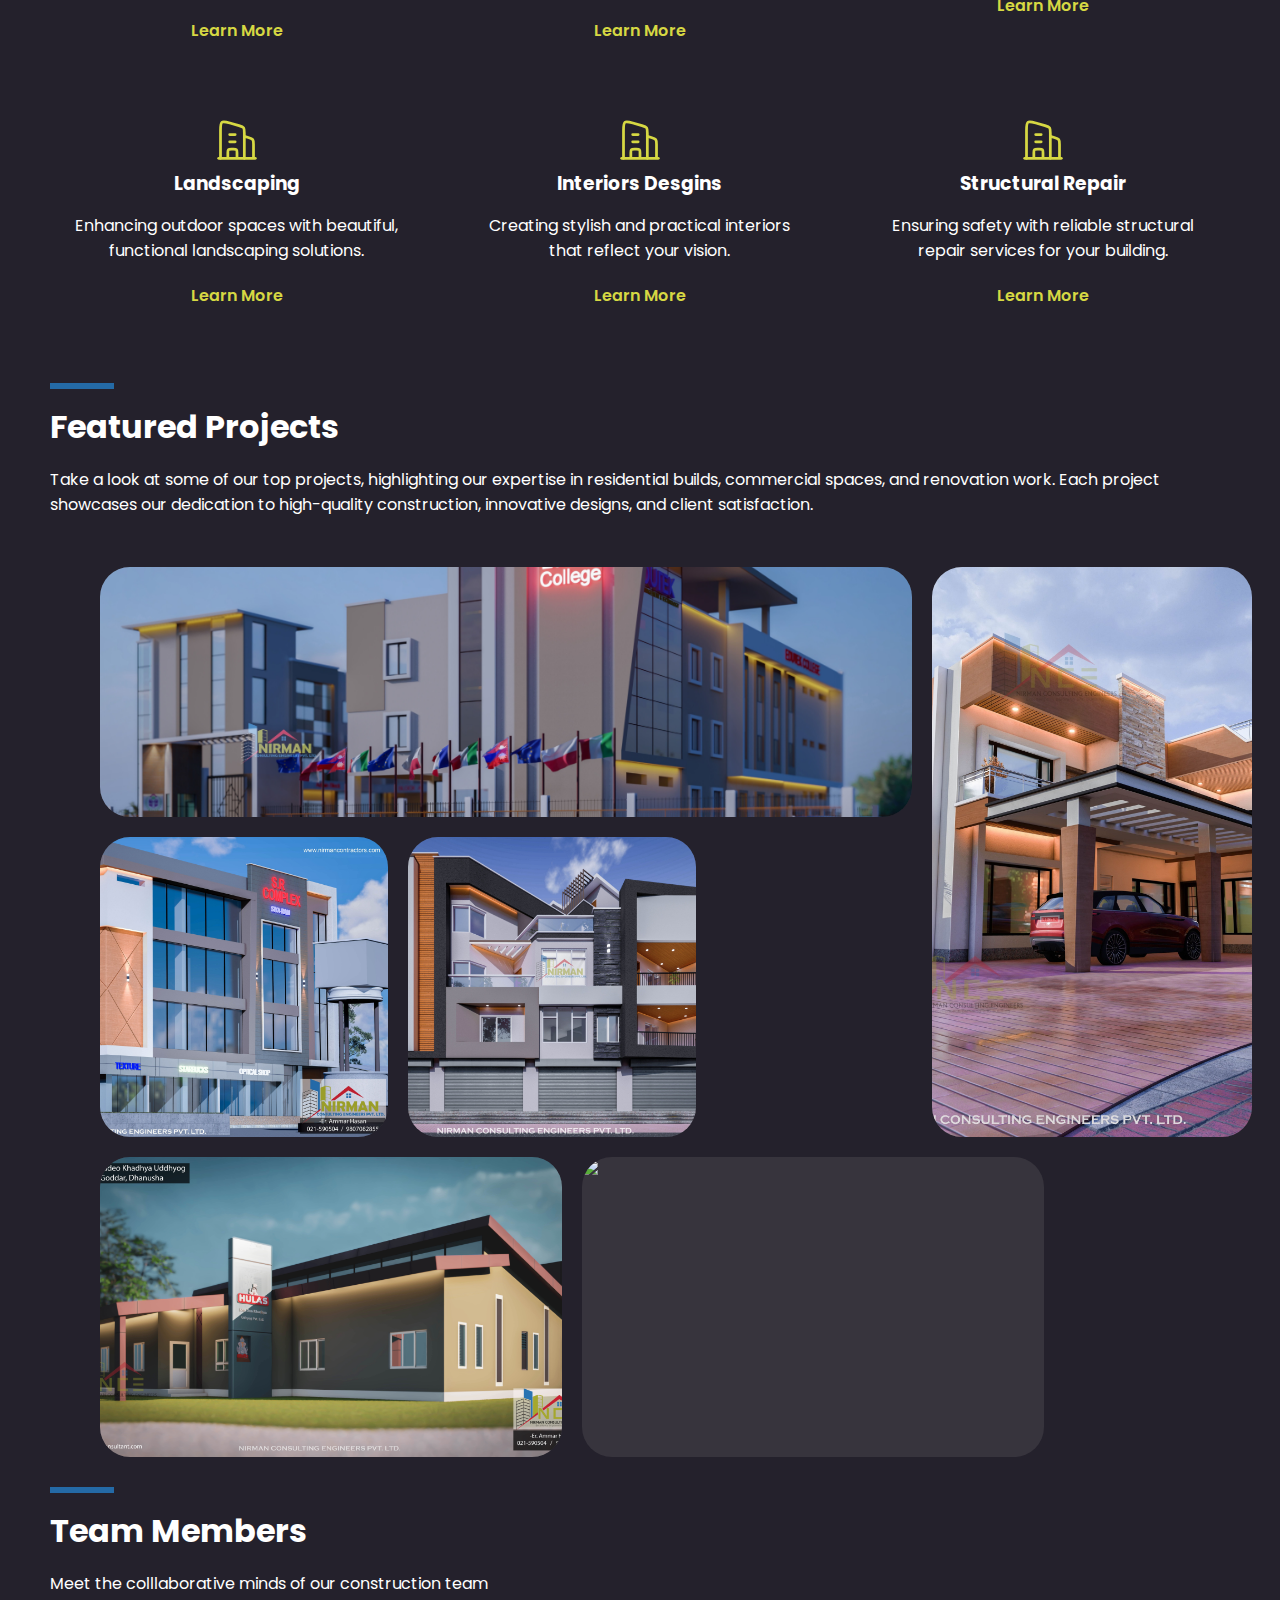
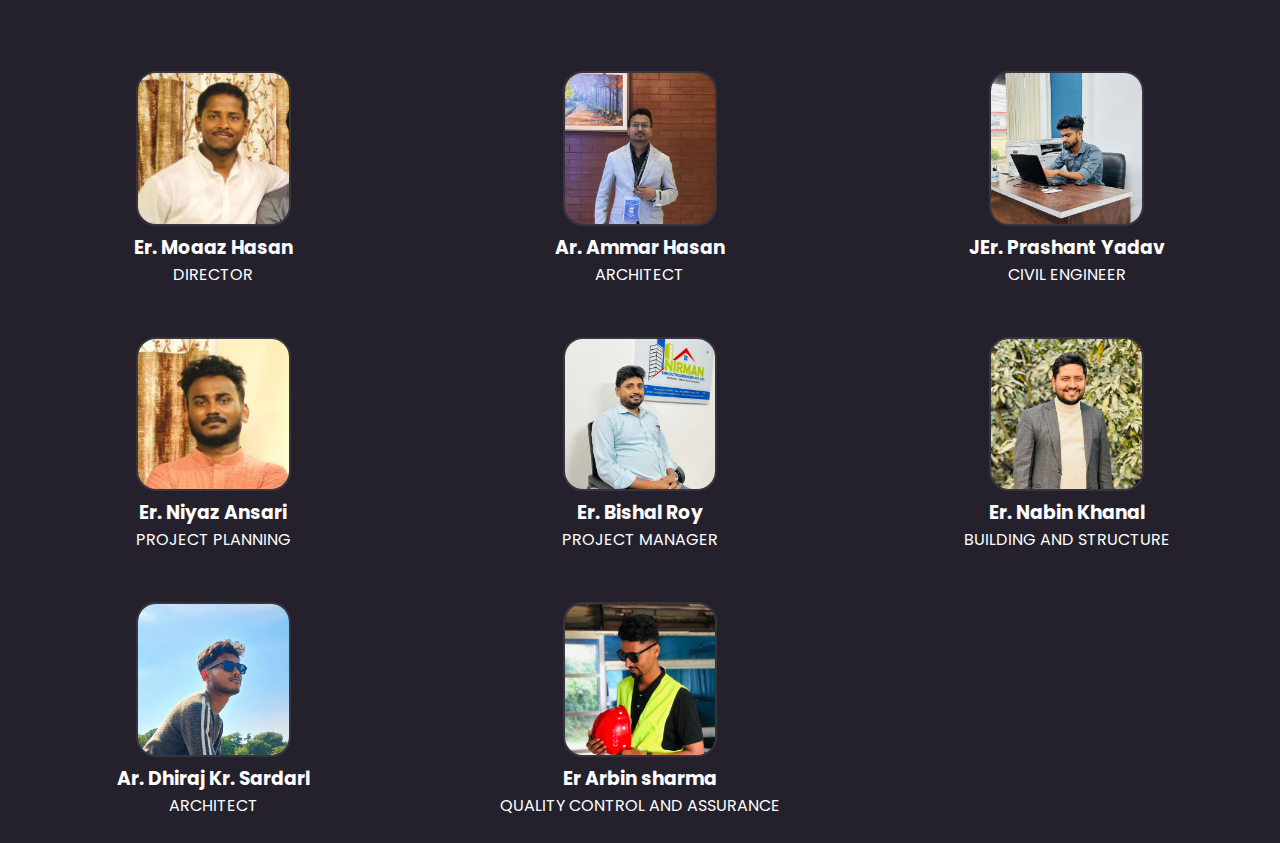
==== commit 536057be: "making bento layput in featured section" ====
--- a/index.html
+++ b/index.html
@@ -184,15 +184,36 @@
                 spaces, and renovation work. Each project showcases our dedication to high-quality construction,
                 innovative designs, and client satisfaction.</span>
         </div>
-        <div class="featured-img">
-            <img src="assets/featured-projects/featured-project1.jpg" alt="featured-project">
-            <img src="assets/featured-projects/featured-project2.jpg" alt="featured-project">
-            <img src="assets/featured-projects/featured-project3.jpg" alt="featured-project">
-            <img src="assets/featured-projects/featured-project4.jpg" alt="featured-project">
-            <img src="assets/featured-projects/featured-project5.jpg" alt="featured-project">
-            <img src="assets/featured-projects/featured-project6.jpg" alt="featured-project">
-        </div>
-    </div>
+        <div class="bento-container">
+            <div class="main-bento">
+                <img class="featured-img1" src="assets/featured-projects/featured-project1.jpg">
+            </div>
+
+            <div class="side-bento">
+                <div class="bento-box">
+                    <img class="featured-img2" src="assets/featured-projects/featured-project2.jpg">
+                </div>
+            </div>
+            <div class="bottom-bento">
+                <div class="bento-box">
+                    <img class="featured-img3" src="assets/featured-projects/featured-project3.jpg">
+                </div>
+                <div class="bento-box">
+                    <img class="featured-img4" src="assets/featured-projects/featured-project4.jpg">
+                </div>
+            </div>
+
+            <div class="end-bento">
+                <div class="bento-box">
+                    <img class="featured-img5" src="assets/featured-projects/featured-project5.jpg">
+                </div>
+                <div class="bento-box">
+                    <img class="featured-img6" src="assets/featured-projects/featured-project6.jpg">
+                </div>
+            </div>
+        </div>
+    </div>
+
 
     <div class="team-container">
         <div class="team-head">
@@ -243,7 +264,7 @@
         </div>
     </div>
 
-    <div class="construction-container">
+    <!-- <div class="construction-container">
         <div class="construction">
             <div class="construction-head">
                 <h1>Let's Build Together</h1>
@@ -254,7 +275,7 @@
                 <button class="btn btn2"><a href="">Free Consultation</a></button>
             </div>
         </div>
-    </div>
+    </div> -->
 
     <script src="script.js"></script>
 </body>
--- a/style.css
+++ b/style.css
@@ -19,7 +19,8 @@
     --default-color: white;
     --black-color: black;
     --body-color: #24212c;
-    --img-border-color: #37343d;
+    --bento-color: #37343d;
+
 }
 
 body {
@@ -392,16 +393,103 @@
     margin: -20px 0;
 }
 
-.featured-img {
-    text-align: center;
-}
-
-.featured-img img {
-    width: 35%;
-    margin: 20px 20px;
-    border: 2px solid var(--img-border-color);
-    padding: 3px;
-    border-radius: 12px;
+.bento-container {
+    display: grid;
+    grid-template-areas: "main-bento side-bento"
+        "bottom-bento bottom-bento"
+        "end-bento end-bento";
+    gap: 20px;
+    max-width: 1200px;
+    width: 100%;
+    padding: 0 100px;
+}
+
+
+.main-bento {
+    grid-area: main-bento;
+    background-color: var(--bento-color);
+    width: 100%;
+    height: 250px;
+}
+
+.featured-img1 {
+    width: 100%;
+    height: 100%;
+    object-fit: cover;
+}
+
+.featured-img2 {
+    width: 100%;
+    height: 100%;
+    object-fit: cover;
+}
+
+.featured-img3 {
+    width: 100%;
+    height: 100%;
+    object-fit: cover;
+    object-position: right;
+}
+
+.featured-img4 {
+    width: 100%;
+    height: 100%;
+    object-fit: cover;
+}
+
+.featured-img5 {
+    width: 100%;
+    height: 100%;
+    object-fit: cover;
+}
+
+.featured-img6 {
+    width: 120%;
+    object-fit: fill;
+}
+
+.side-bento {
+    grid-area: side-bento;
+    display: flex;
+    flex-direction: column;
+    gap: 10px;
+}
+
+.side-bento .bento-box {
+    background-color: var(--bento-color);
+    width: 25%;
+    height: 570px;
+    position: absolute;
+}
+
+.bento-box,
+.main-bento {
+    border-radius: 30px;
+    overflow: hidden;
+}
+
+.bottom-bento {
+    grid-area: bottom-bento;
+    display: flex;
+    gap: 20px;
+}
+
+.bottom-bento .bento-box {
+    background-color: var(--bento-color);
+    width: 24%;
+    height: 300px;
+}
+
+.end-bento {
+    grid-area: end-bento;
+    display: flex;
+    gap: 20px;
+}
+
+.end-bento .bento-box {
+    background-color: var(--bento-color);
+    width: 38.5%;
+    height: 300px;
 }
 
 .team-head {
@@ -432,7 +520,7 @@
 }
 
 .team-members img {
-    border: 2px solid var(--img-border-color);
+    border: 2px solid var(--bento-color);
     width: 40%;
     border-radius: 20px;
 }
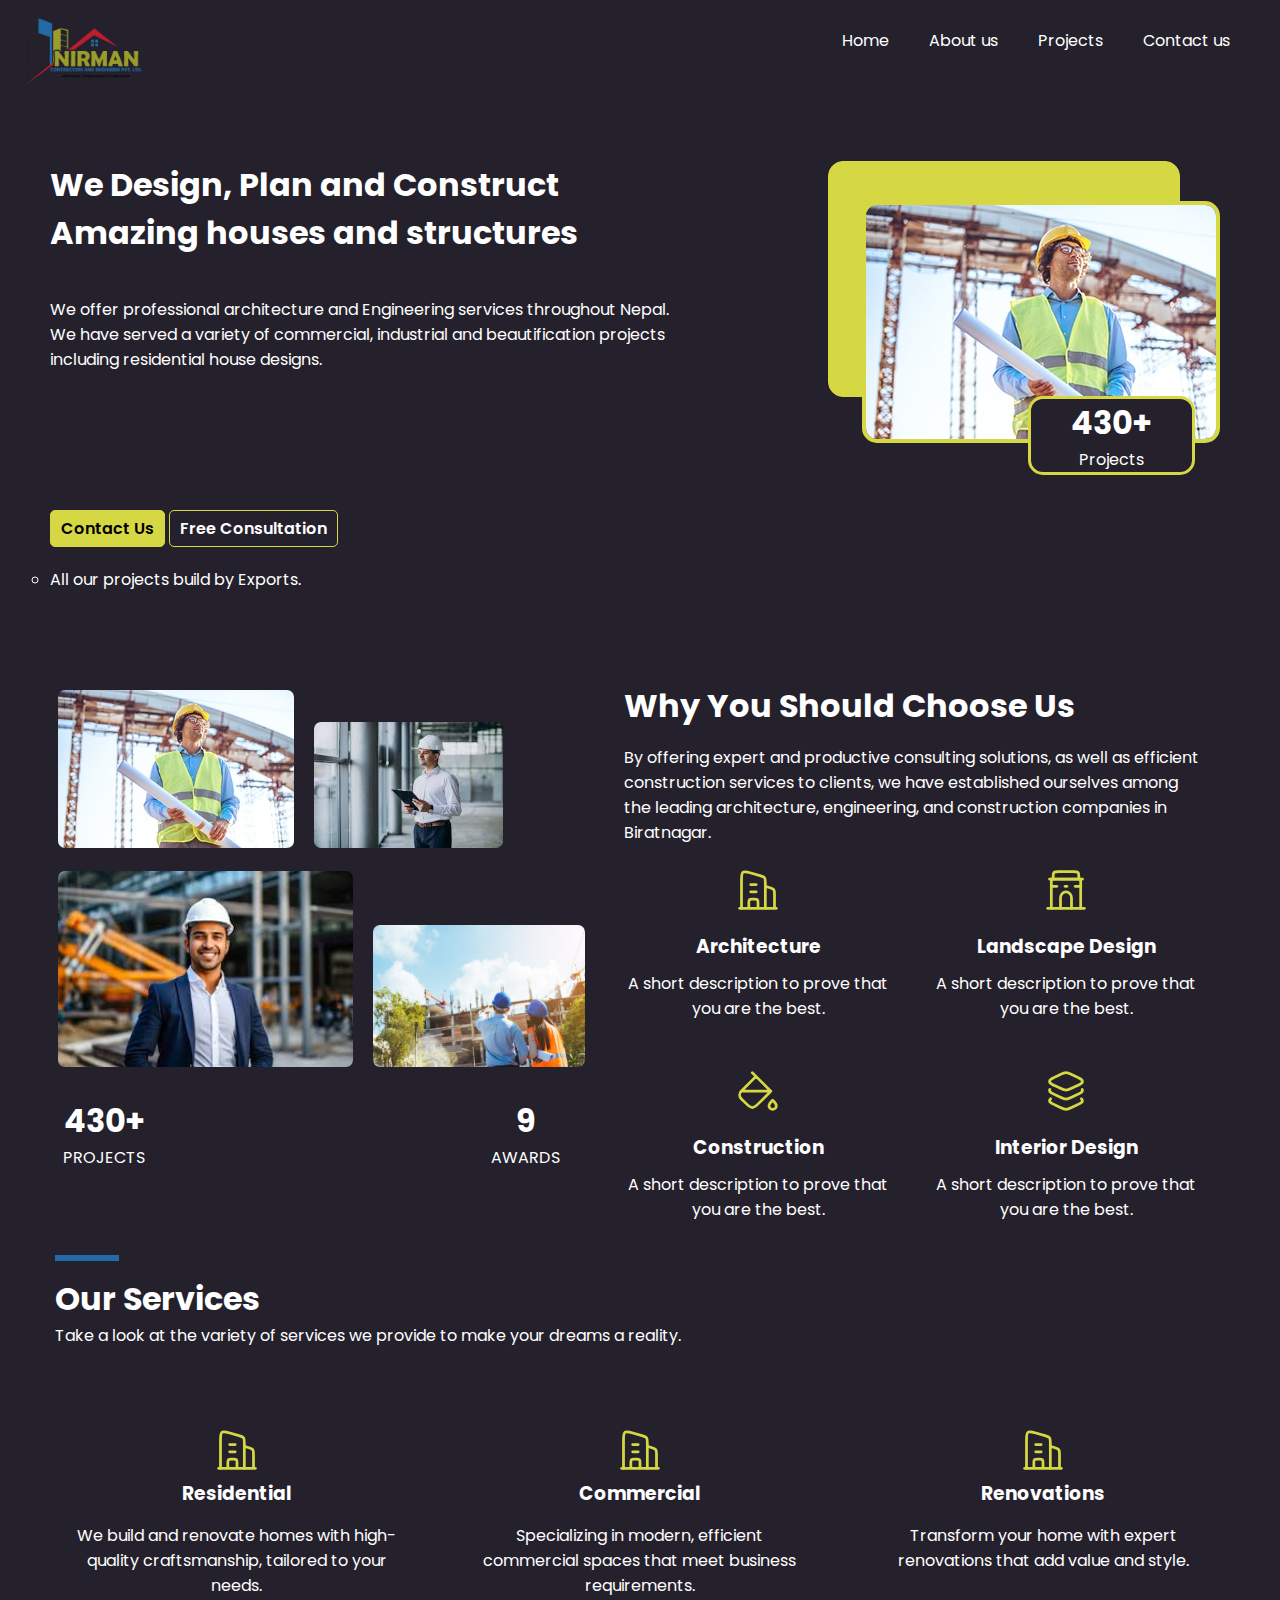
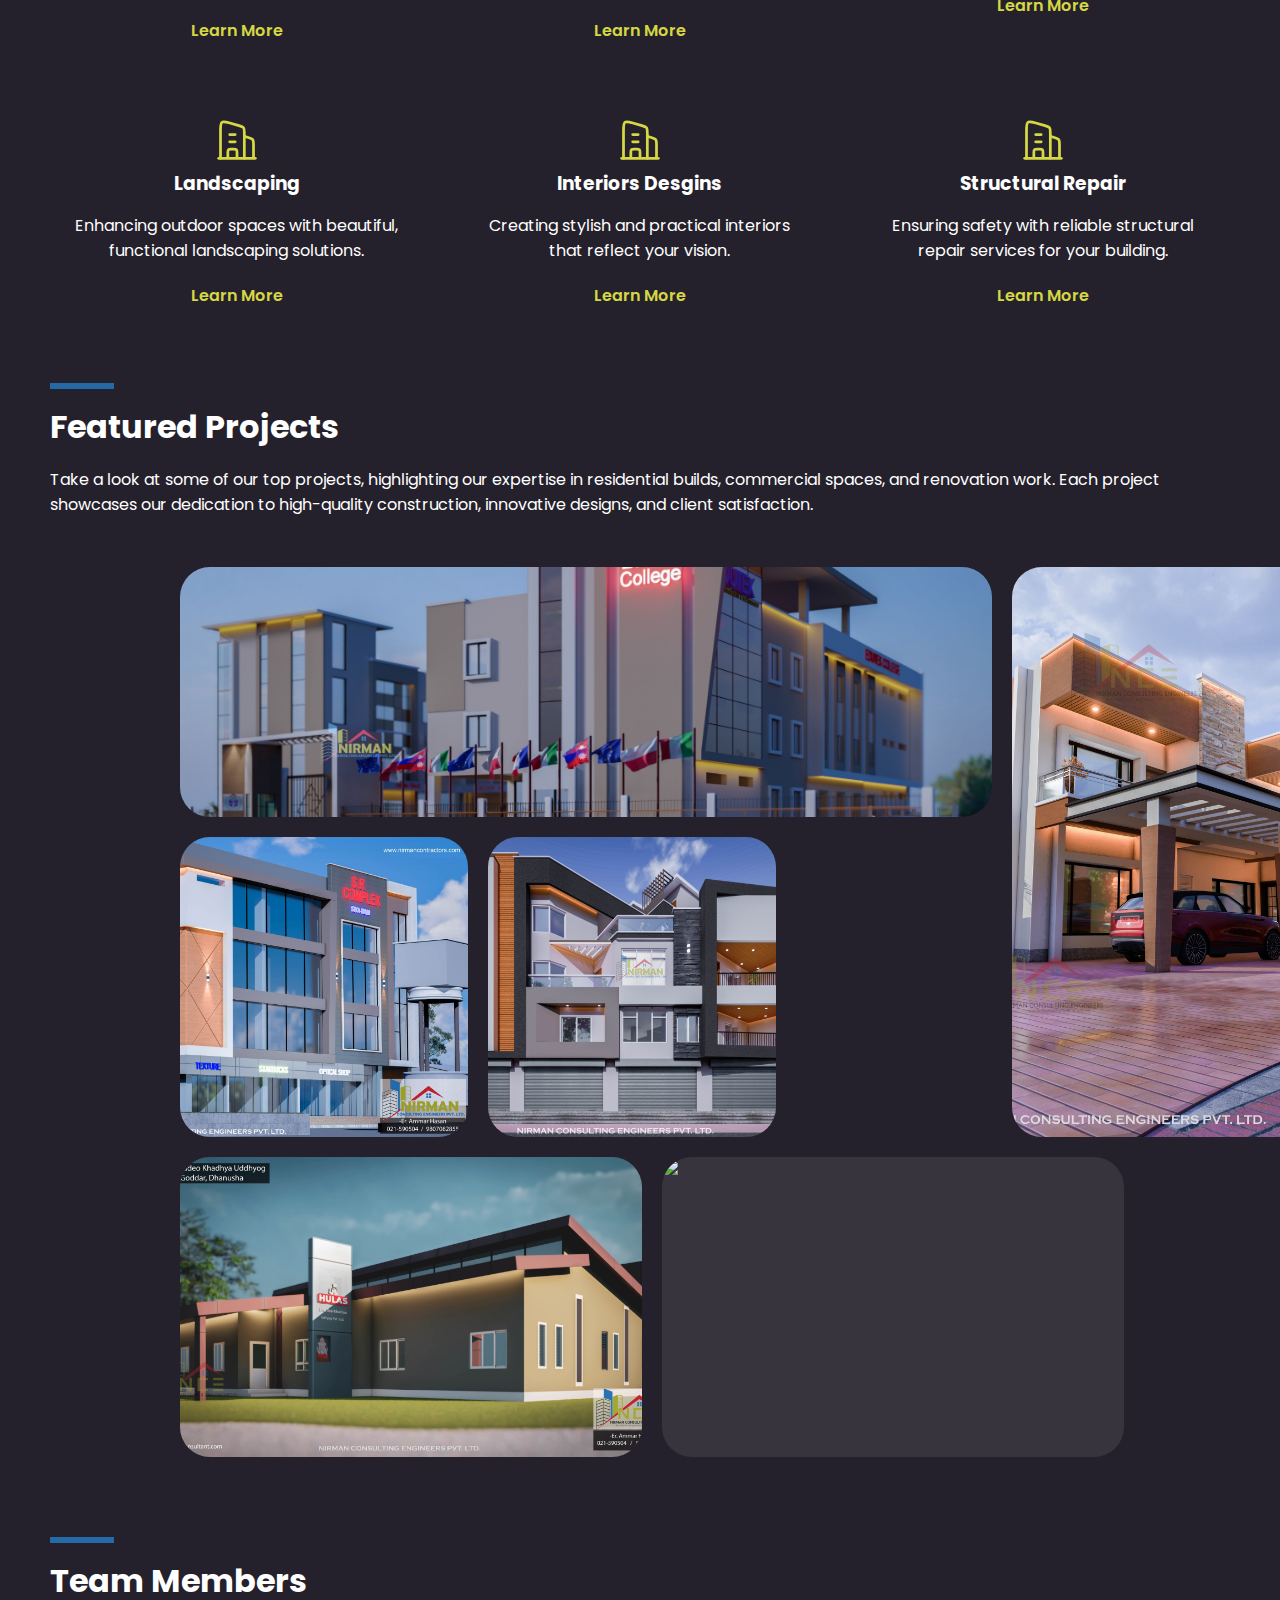
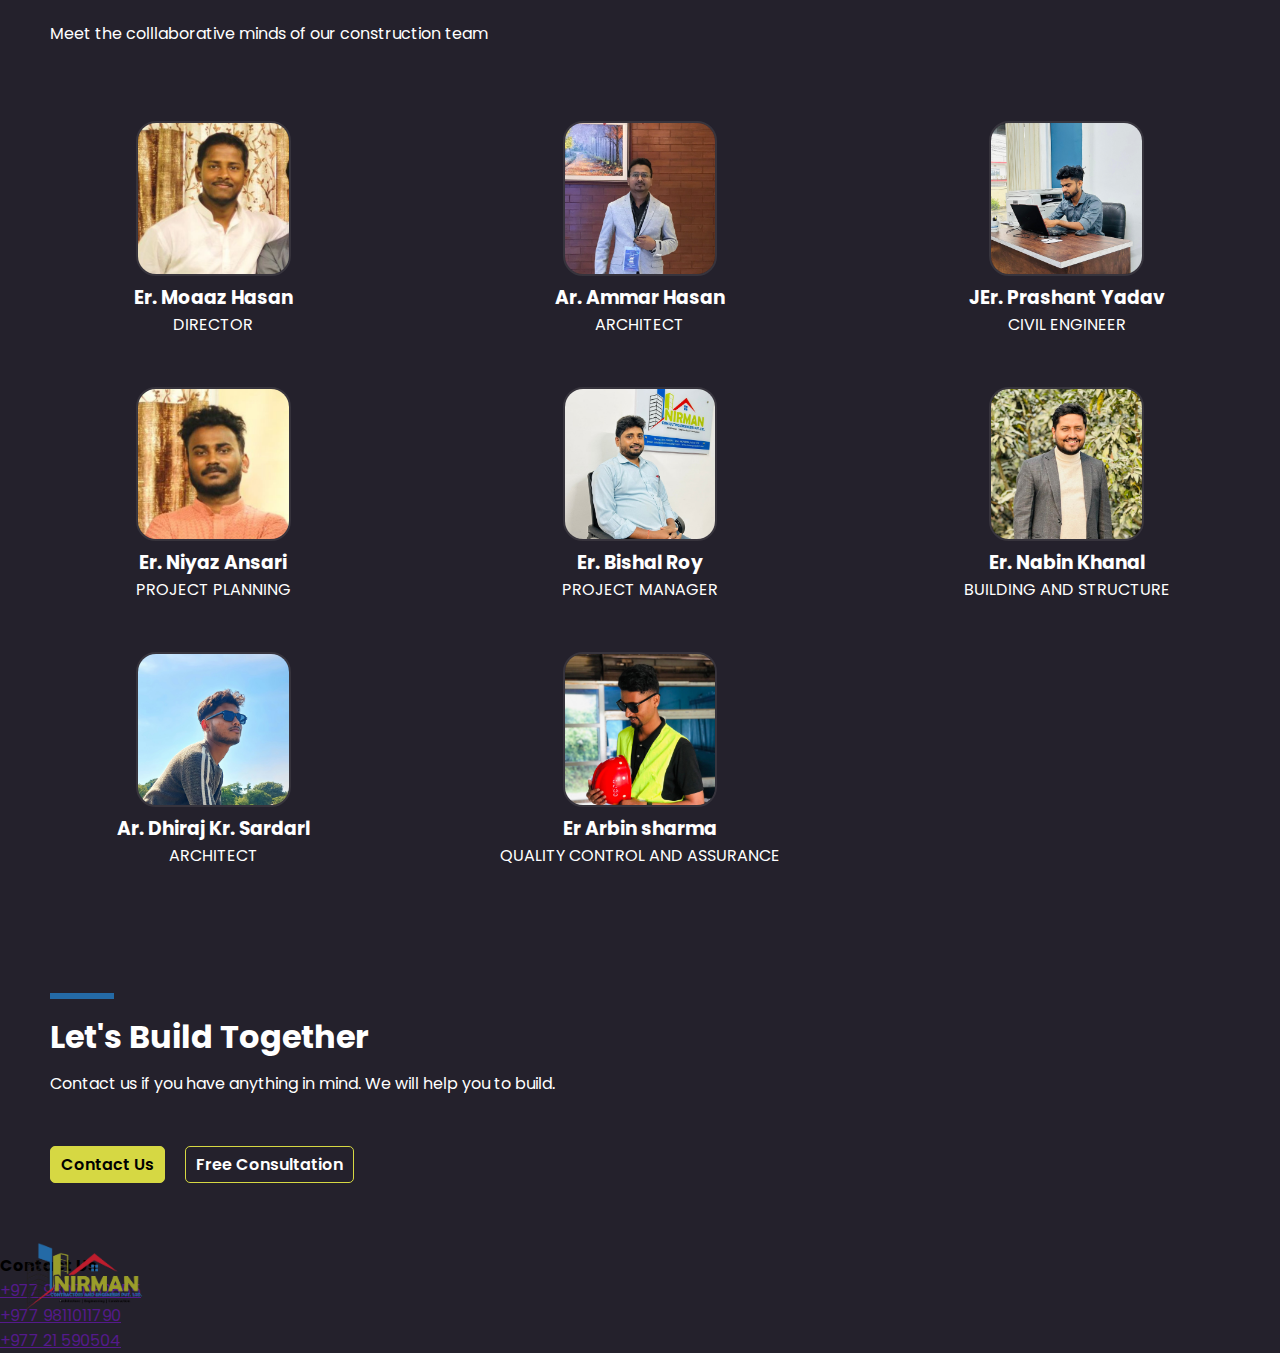
==== commit 756a9064: "making constrction section and started to make footer" ====
--- a/index.html
+++ b/index.html
@@ -264,7 +264,7 @@
         </div>
     </div>
 
-    <!-- <div class="construction-container">
+    <div class="construction-container">
         <div class="construction">
             <div class="construction-head">
                 <h1>Let's Build Together</h1>
@@ -275,7 +275,27 @@
                 <button class="btn btn2"><a href="">Free Consultation</a></button>
             </div>
         </div>
-    </div> -->
+    </div>
+
+    <div class="footer">
+        <footer>
+            <div class="footer-row">
+                <div class="footer-col">
+                    <div class="logo">
+                        <img src="assets/logo/CONSTRUCTION-PSD.png">
+                    </div>
+                </div>
+                <div class="footer-col">
+                    <h4>Contact Us</h4>
+                    <ul>
+                        <li><a href="">+977 9807082855</a></li>
+                        <li><a href="">+977 9811011790</a></li>
+                        <li><a href="">+977 21 590504</a></li>
+                    </ul>
+                </div>
+            </div>
+        </footer>
+    </div>
 
     <script src="script.js"></script>
 </body>
--- a/style.css
+++ b/style.css
@@ -401,9 +401,13 @@
     gap: 20px;
     max-width: 1200px;
     width: 100%;
-    padding: 0 100px;
-}
-
+    padding: 0 180px 50px;
+}
+
+/* .bento-box img:hover,
+.main-bento img:hover{
+    position: absolute;
+} */
 
 .main-bento {
     grid-area: main-bento;
@@ -523,6 +527,36 @@
     border: 2px solid var(--bento-color);
     width: 40%;
     border-radius: 20px;
+}
+
+.construction-container {
+    padding: 70px 0;
+}
+
+.construction-head {
+    color: white;
+    padding: 50px 50px;
+    display: grid;
+    gap: 10px;
+}
+
+.construction-head::before {
+    position: absolute;
+    content: '';
+    width: 5%;
+    height: 6px;
+    background: var(--tertiary-color);
+    margin: -20px 0;
+}
+
+.construction-btn {
+    display: flex;
+    gap: 20px;
+    padding: 0 50px;
+}
+
+.construction-btn .btn2 a {
+    color: var(--default-color);
 }
 
 @media (max-width: 700px) {
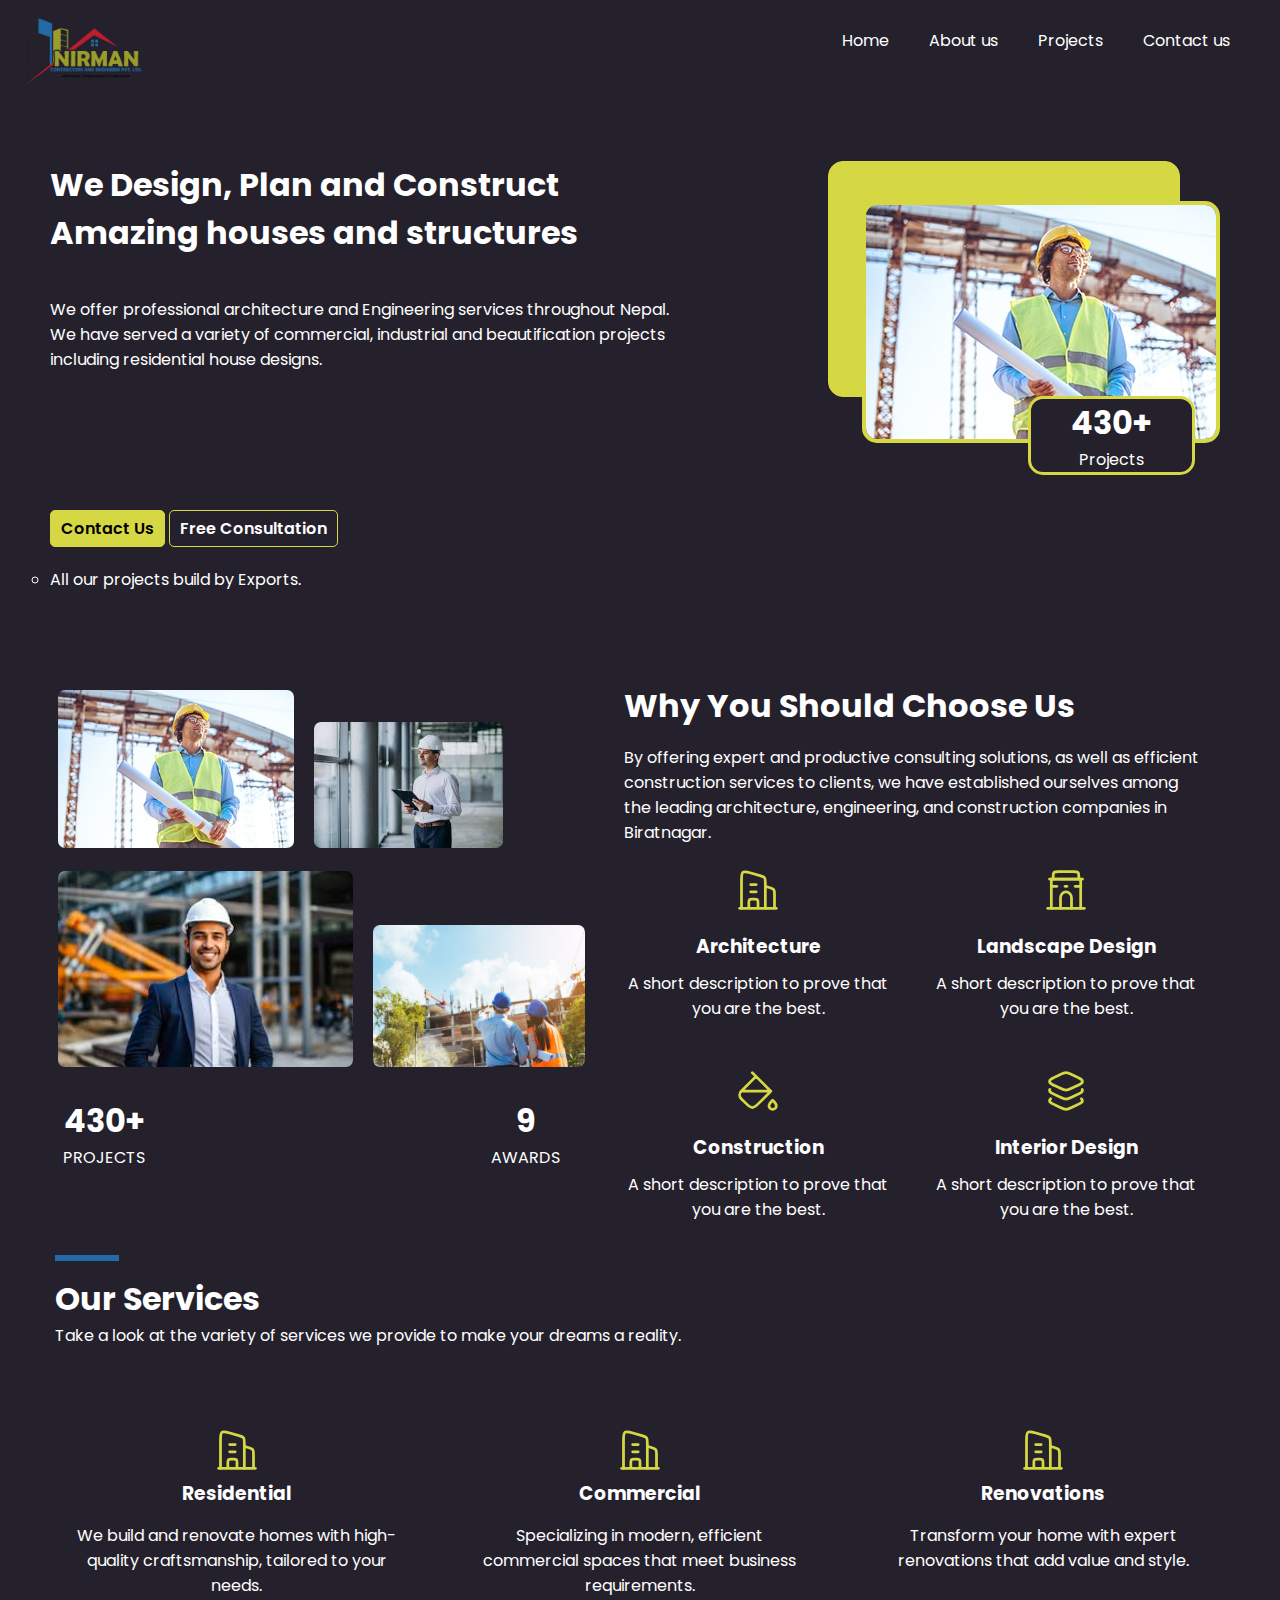
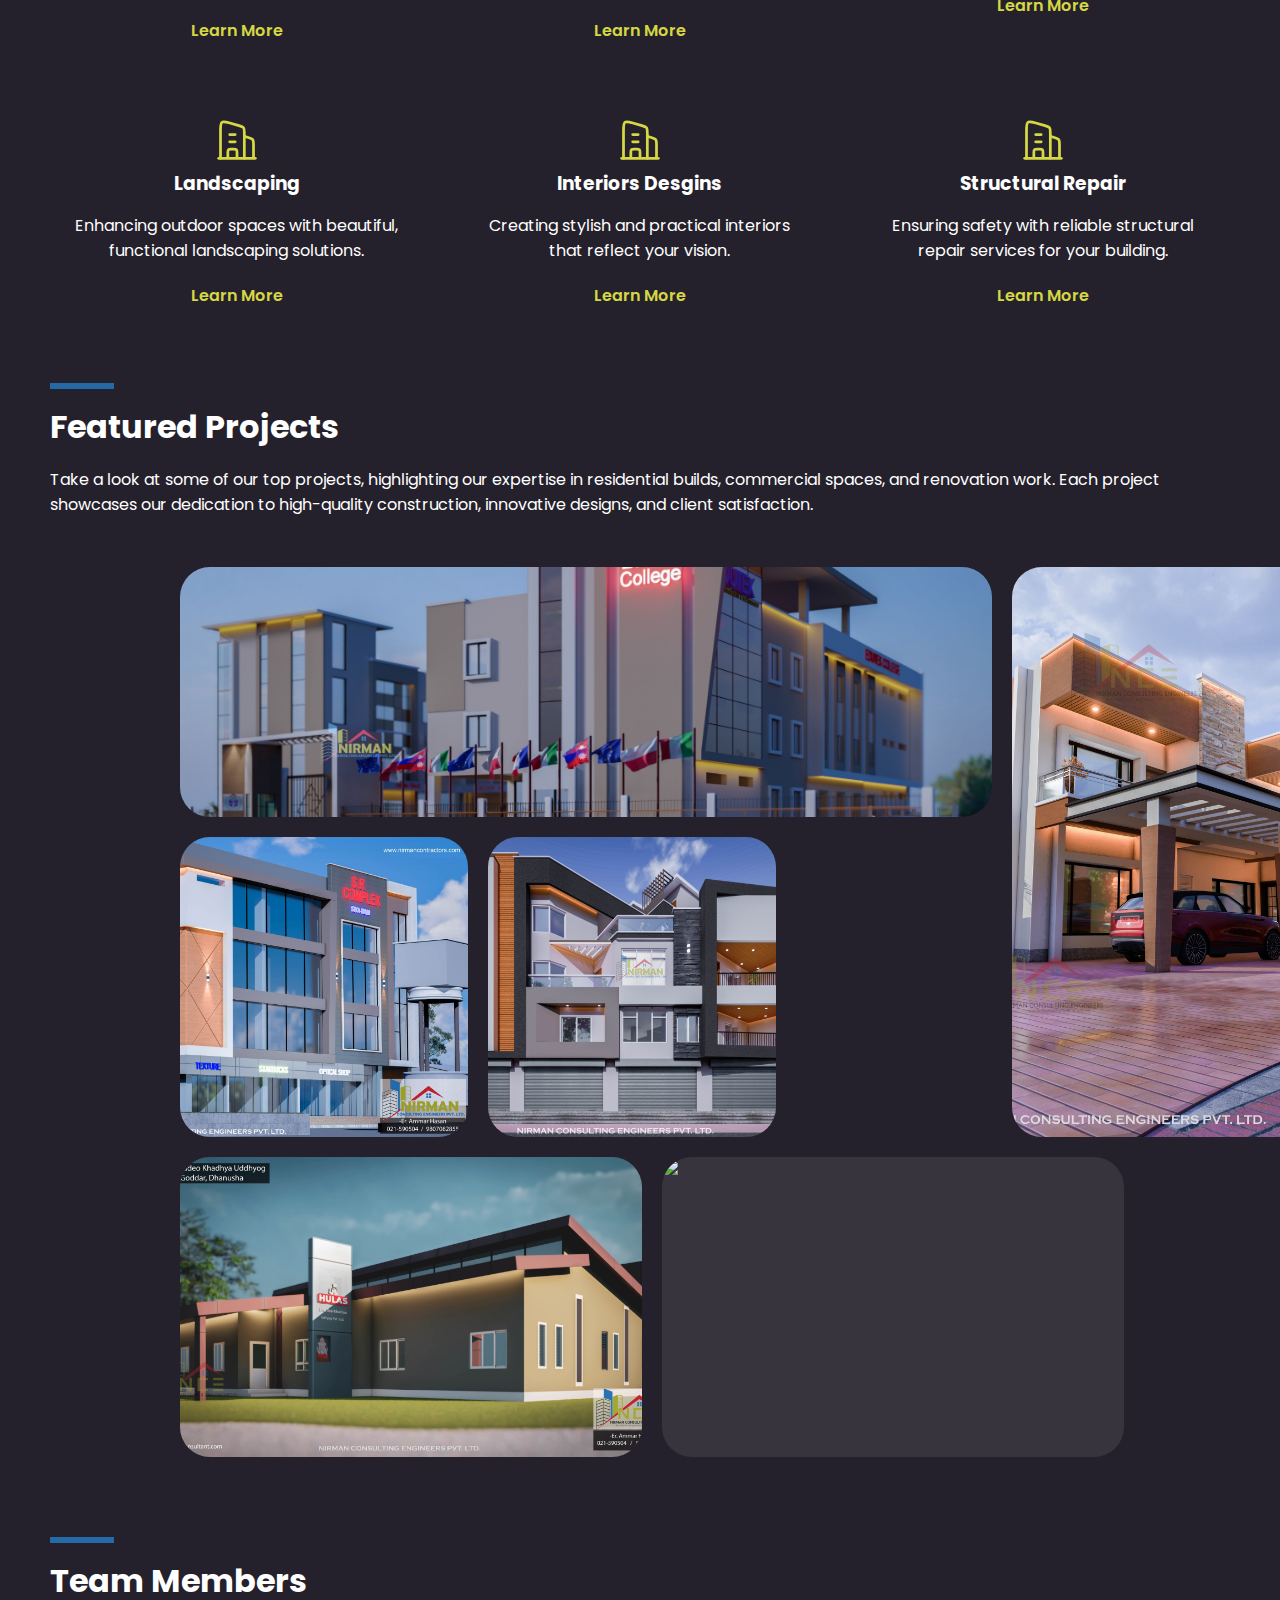
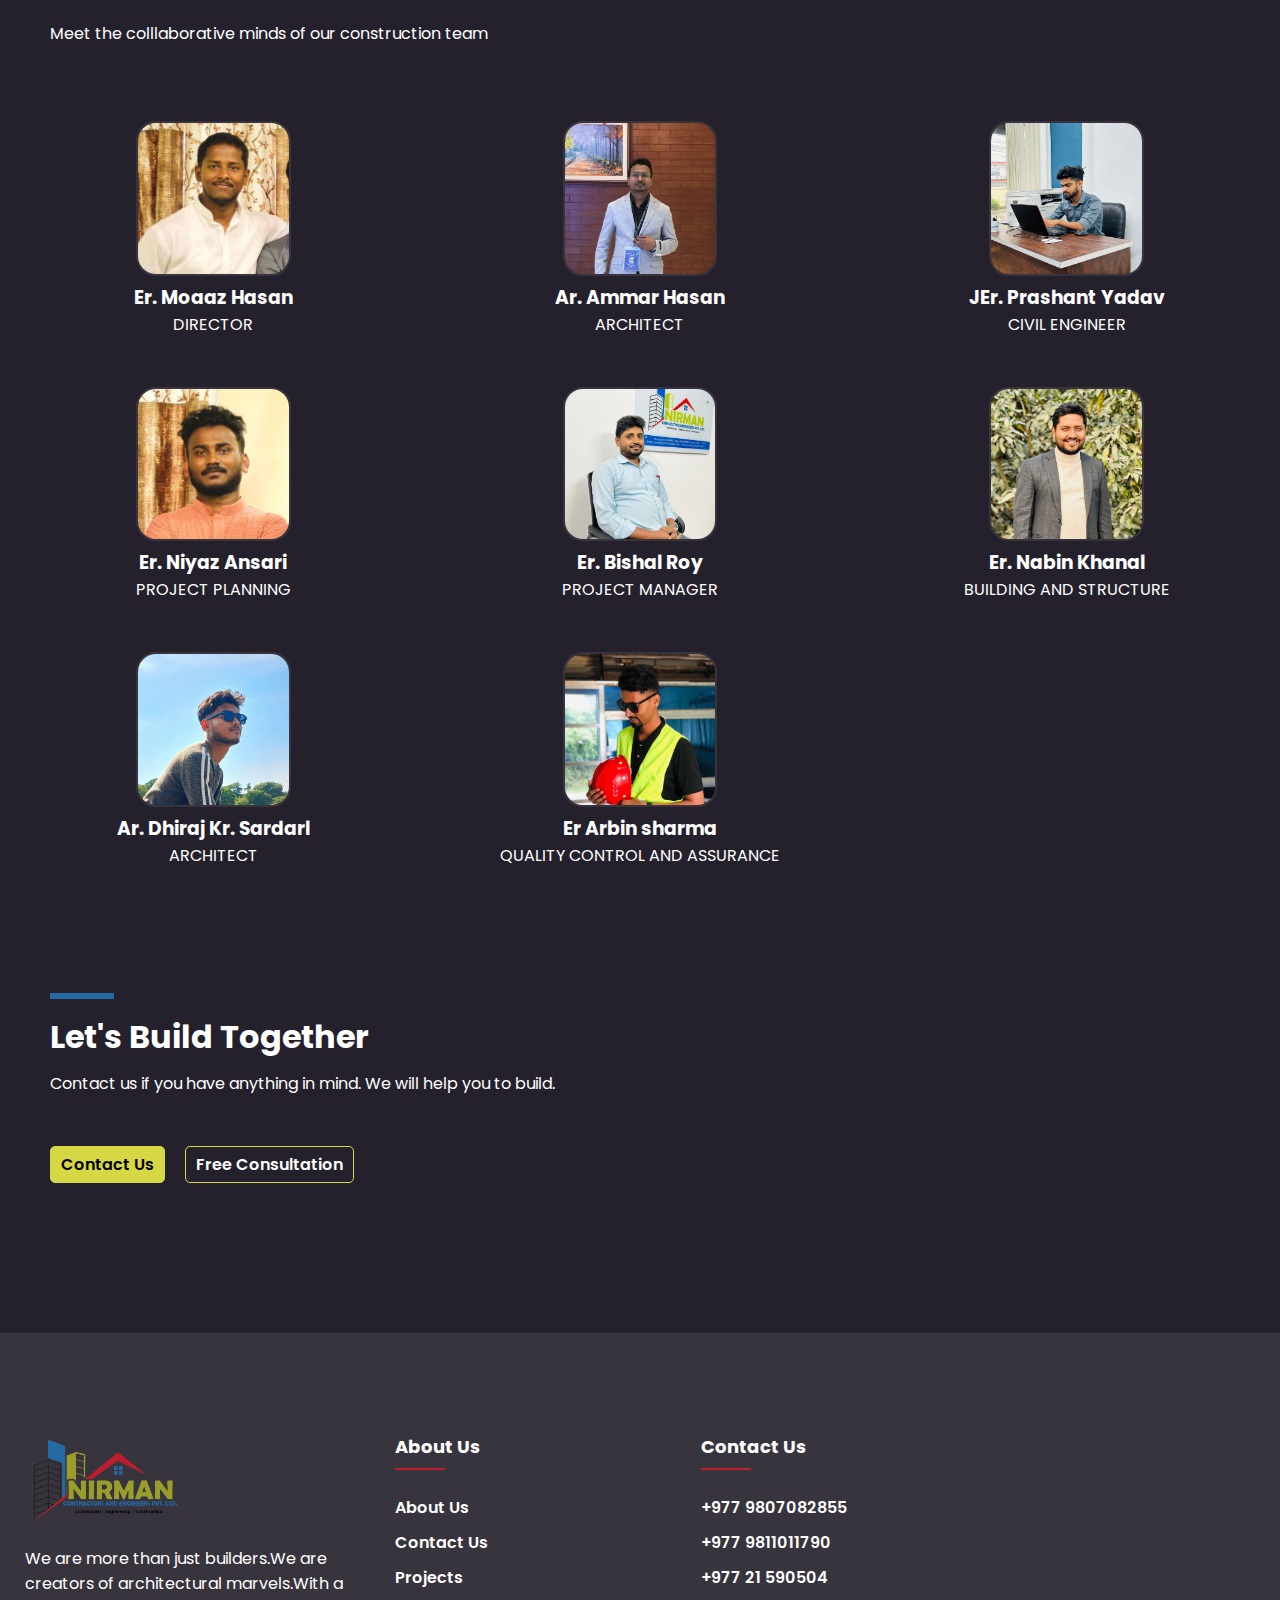
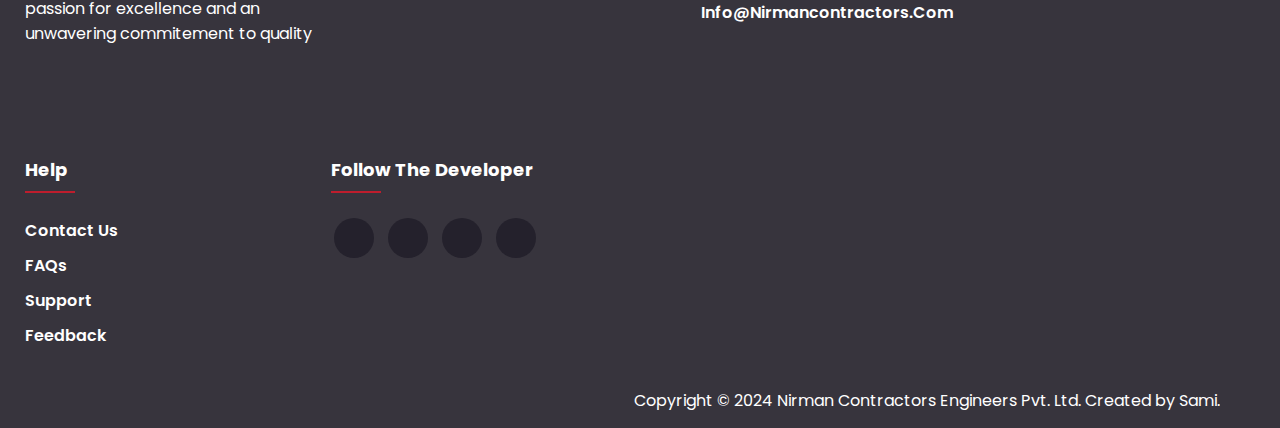
==== commit 207ea322: "making footer" ====
--- a/index.html
+++ b/index.html
@@ -277,25 +277,65 @@
         </div>
     </div>
 
-    <div class="footer">
-        <footer>
-            <div class="footer-row">
-                <div class="footer-col">
-                    <div class="logo">
+    <footer class="footer">
+        <div class="container">
+            <div class="row">
+                <div class="footer-col footer-col2">
+                    <div class="footer-logo">
                         <img src="assets/logo/CONSTRUCTION-PSD.png">
                     </div>
-                </div>
+                    <ul>
+                        <li>We are more than just builders.We are creators of architectural marvels.With a passion for
+                            excellence and an unwavering commitement to quality</li>
+                    </ul>
+                </div>
+
+                <div class="footer-col">
+                    <h4>About Us</h4>
+                    <ul>
+                        <li><a href="">About Us</a></li>
+                        <li><a href="">Contact Us</a></li>
+                        <li><a href="">Projects</a></li>
+                    </ul>
+                </div>
+
                 <div class="footer-col">
                     <h4>Contact Us</h4>
                     <ul>
-                        <li><a href="">+977 9807082855</a></li>
-                        <li><a href="">+977 9811011790</a></li>
-                        <li><a href="">+977 21 590504</a></li>
+                        <li><a href="#">+977 9807082855</a></li>
+                        <li><a href="#">+977 9811011790</a></li>
+                        <li><a href="#">+977 21 590504</a></li>
+                        <li><a href="#">info@nirmancontractors.com</a></li>
                     </ul>
                 </div>
-            </div>
-        </footer>
-    </div>
+
+                <div class="footer-col">
+                    <h4>Help</h4>
+                    <ul>
+                        <li><a href="#">Contact Us</a></li>
+                        <li><a href="#">FAQs</a></li>
+                        <li><a href="#">Support</a></li>
+                        <li><a href="#">Feedback</a></li>
+                    </ul>
+                </div>
+
+                <div class="footer-col">
+                    <h4>Follow the Developer</h4>
+                    <div class="social-link">
+                        <a href="https://www.facebook.com/share/DZMLDsGtcjxqRRek/?mibextid=qi2Omg"><i
+                                class="fab fa-facebook-f"></i></a>
+                        <a href="https://telegram.org/dl"><i class="fa-brands fa-telegram"></i></a>
+                        <a href="https://discord.com/invite/S54thnxT"><i class="fa-brands fa-discord"></i></a>
+                        <a href="https://github.com/4ge101"><i class="fa-brands fa-github"></i></a>
+                    </div>
+                </div>
+
+            </div>
+        </div>
+        <div class="copy-right">
+            <span>Copyright © 2024 Nirman Contractors Engineers Pvt. Ltd. Created by Sami.</span>
+        </div>
+    </footer>
 
     <script src="script.js"></script>
 </body>
--- a/style.css
+++ b/style.css
@@ -534,7 +534,7 @@
 }
 
 .construction-head {
-    color: white;
+    color: var(--default-color);
     padding: 50px 50px;
     display: grid;
     gap: 10px;
@@ -557,6 +557,136 @@
 
 .construction-btn .btn2 a {
     color: var(--default-color);
+}
+
+.footer {
+    background-color: var(--bento-color);
+    margin: 80px 0 0;
+    padding: 45px 0 0;
+}
+
+.footer-container {
+    max-width: 1170px;
+    margin: auto;
+}
+
+ul {
+    list-style: none;
+}
+
+.row {
+    display: flex;
+    flex-wrap: wrap;
+}
+
+.footer-col {
+    width: 20%;
+    padding: 55px 25px;
+}
+
+.footer-col h4 {
+    position: relative;
+    left: 0;
+    font-size: 18px;
+    color: var(--default-color);
+    text-transform: capitalize;
+    margin-bottom: 35px;
+    font-weight: 700;
+    position: relative;
+    overflow: visible;
+}
+
+.footer-col h4::before {
+    content: '';
+    position: absolute;
+    left: 0;
+    bottom: -10px;
+    background-color: var(--secondary-color);
+    height: 2px;
+    box-sizing: border-box;
+    width: 50px;
+}
+
+.footer-col ul li:not(:last-child) {
+    margin-bottom: 10px;
+}
+
+.footer-col ul li a {
+    font-size: 16px;
+    text-transform: capitalize;
+    color: var(--default-color);
+    text-decoration: none;
+    font-weight: 600;
+    display: block;
+    transition: all 0.3s ease;
+}
+
+.footer-col ul li a:hover {
+    color: var(--tertiary-color);
+    padding-left: 8px;
+}
+
+.footer-col .social-link a {
+    display: inline-block;
+    height: 40px;
+    width: 40px;
+    background-color: var(--body-color);
+    margin: 0 10px 10px 0;
+    text-align: center;
+    line-height: 40px;
+    border-radius: 50%;
+    color: var(--default-color);
+    transition: all 0.5s ease;
+    position: relative;
+    left: 3px;
+}
+
+.footer-col .social-link a:hover {
+    color: var(--tertiary-color);
+    background-color: var(--default-color);
+}
+
+.copy-right {
+    display: flex;
+    justify-content: end;
+    padding: 0 60px;
+    position: relative;
+    bottom: 15px;
+    color: var(--default-color);
+}
+
+.footer-logo {
+    padding: 0 0 10px;
+}
+
+.footer-logo img {
+    width: 50%;
+}
+
+.footer-col2 {
+    width: 25%;
+    color: var(--default-color);
+}
+
+/* responsive */
+@media(max-width: 767px) {
+    .footer-col {
+        width: 50%;
+        margin-bottom: 30px;
+        padding: 15px 50px 0;
+    }
+
+    .copy-right {
+        padding: 0 10px;
+        bottom: 0;
+        text-align: center;
+    }
+}
+
+@media(max-width: 574px) {
+    .footer-col {
+        width: 100%;
+    }
 }
 
 @media (max-width: 700px) {
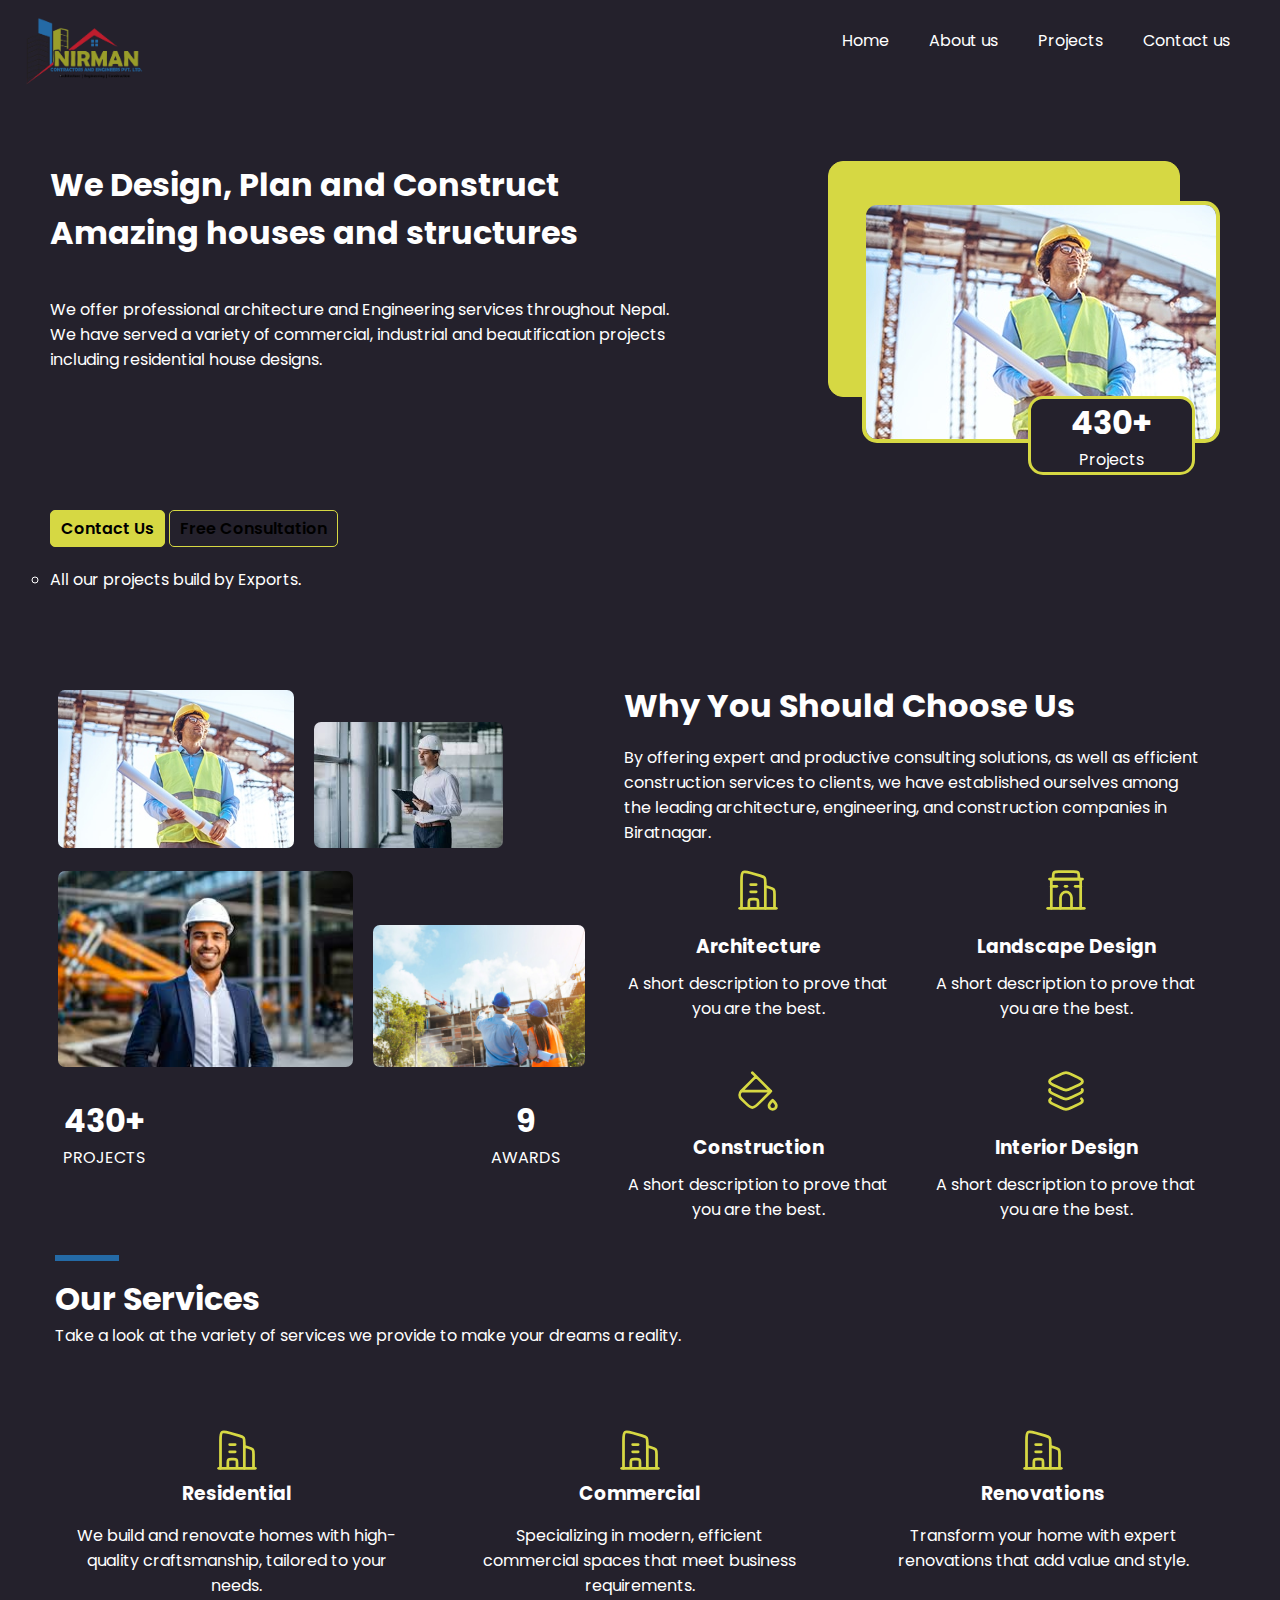
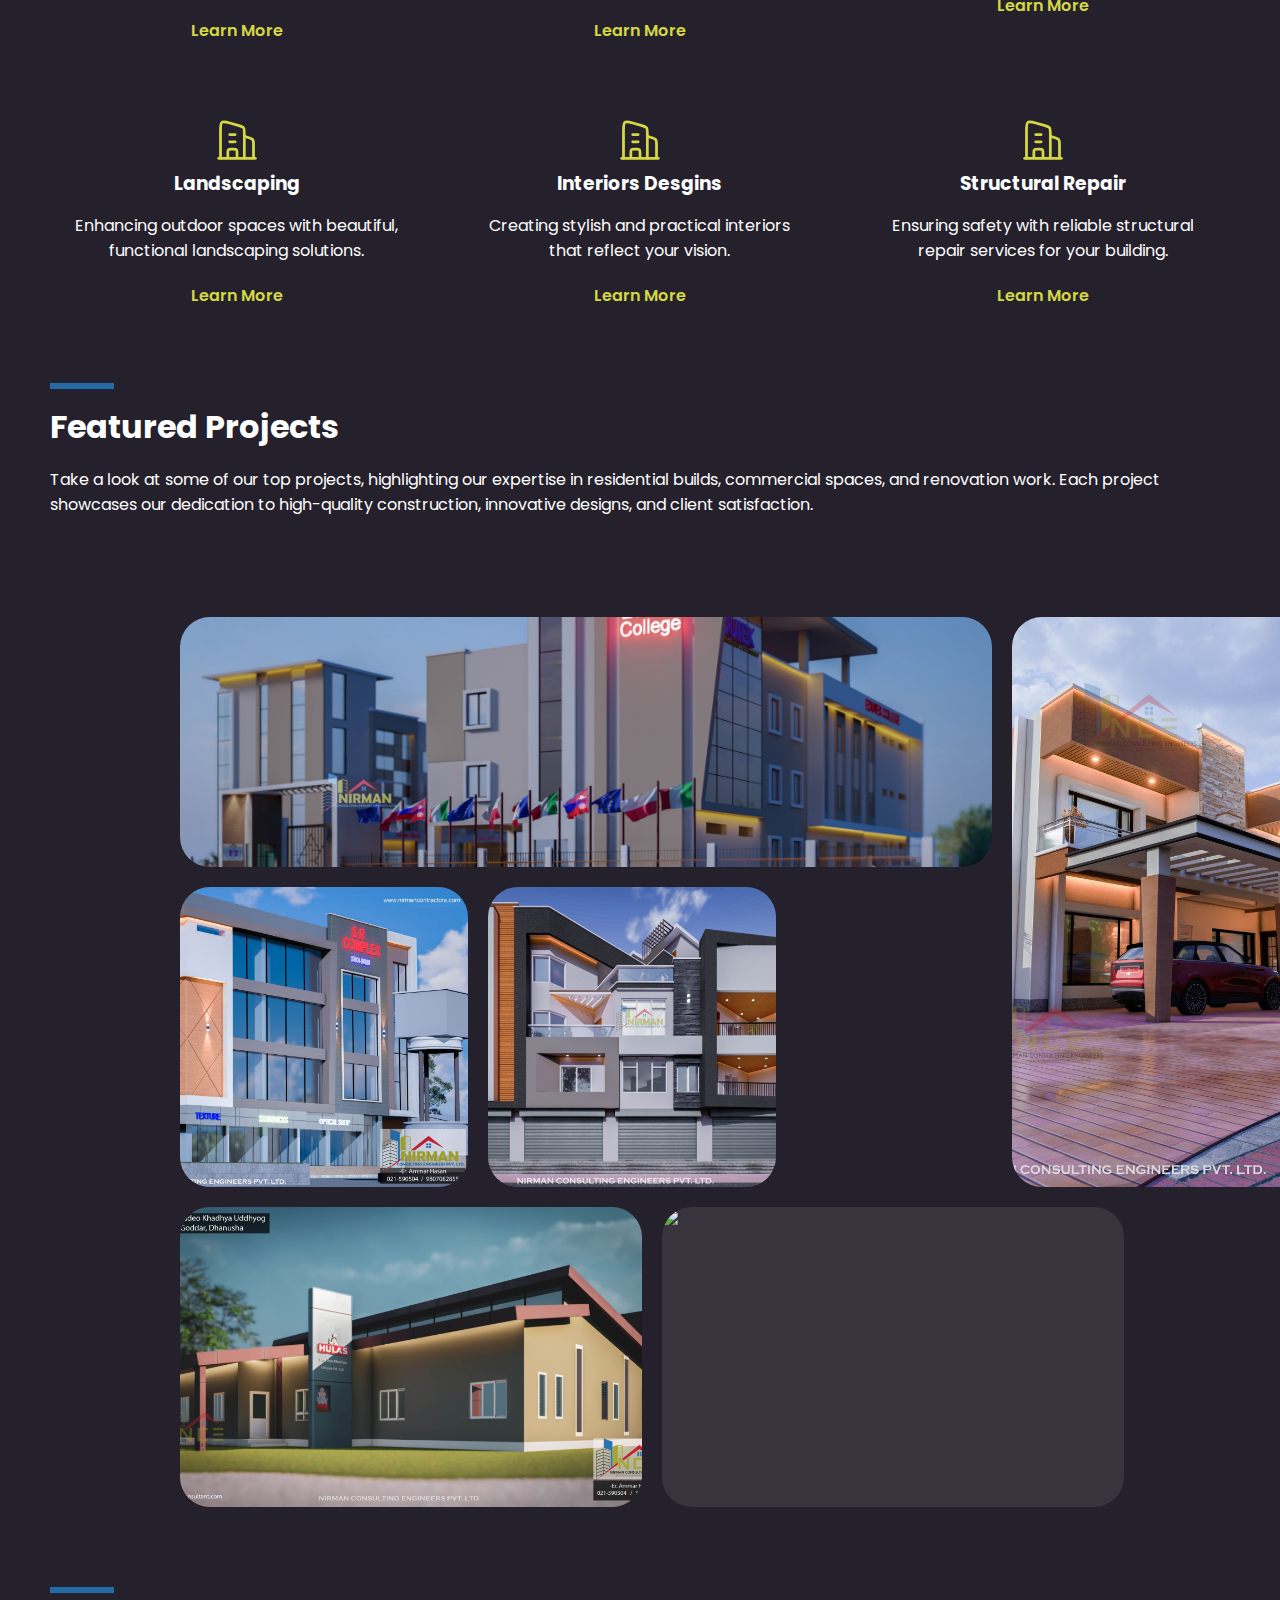
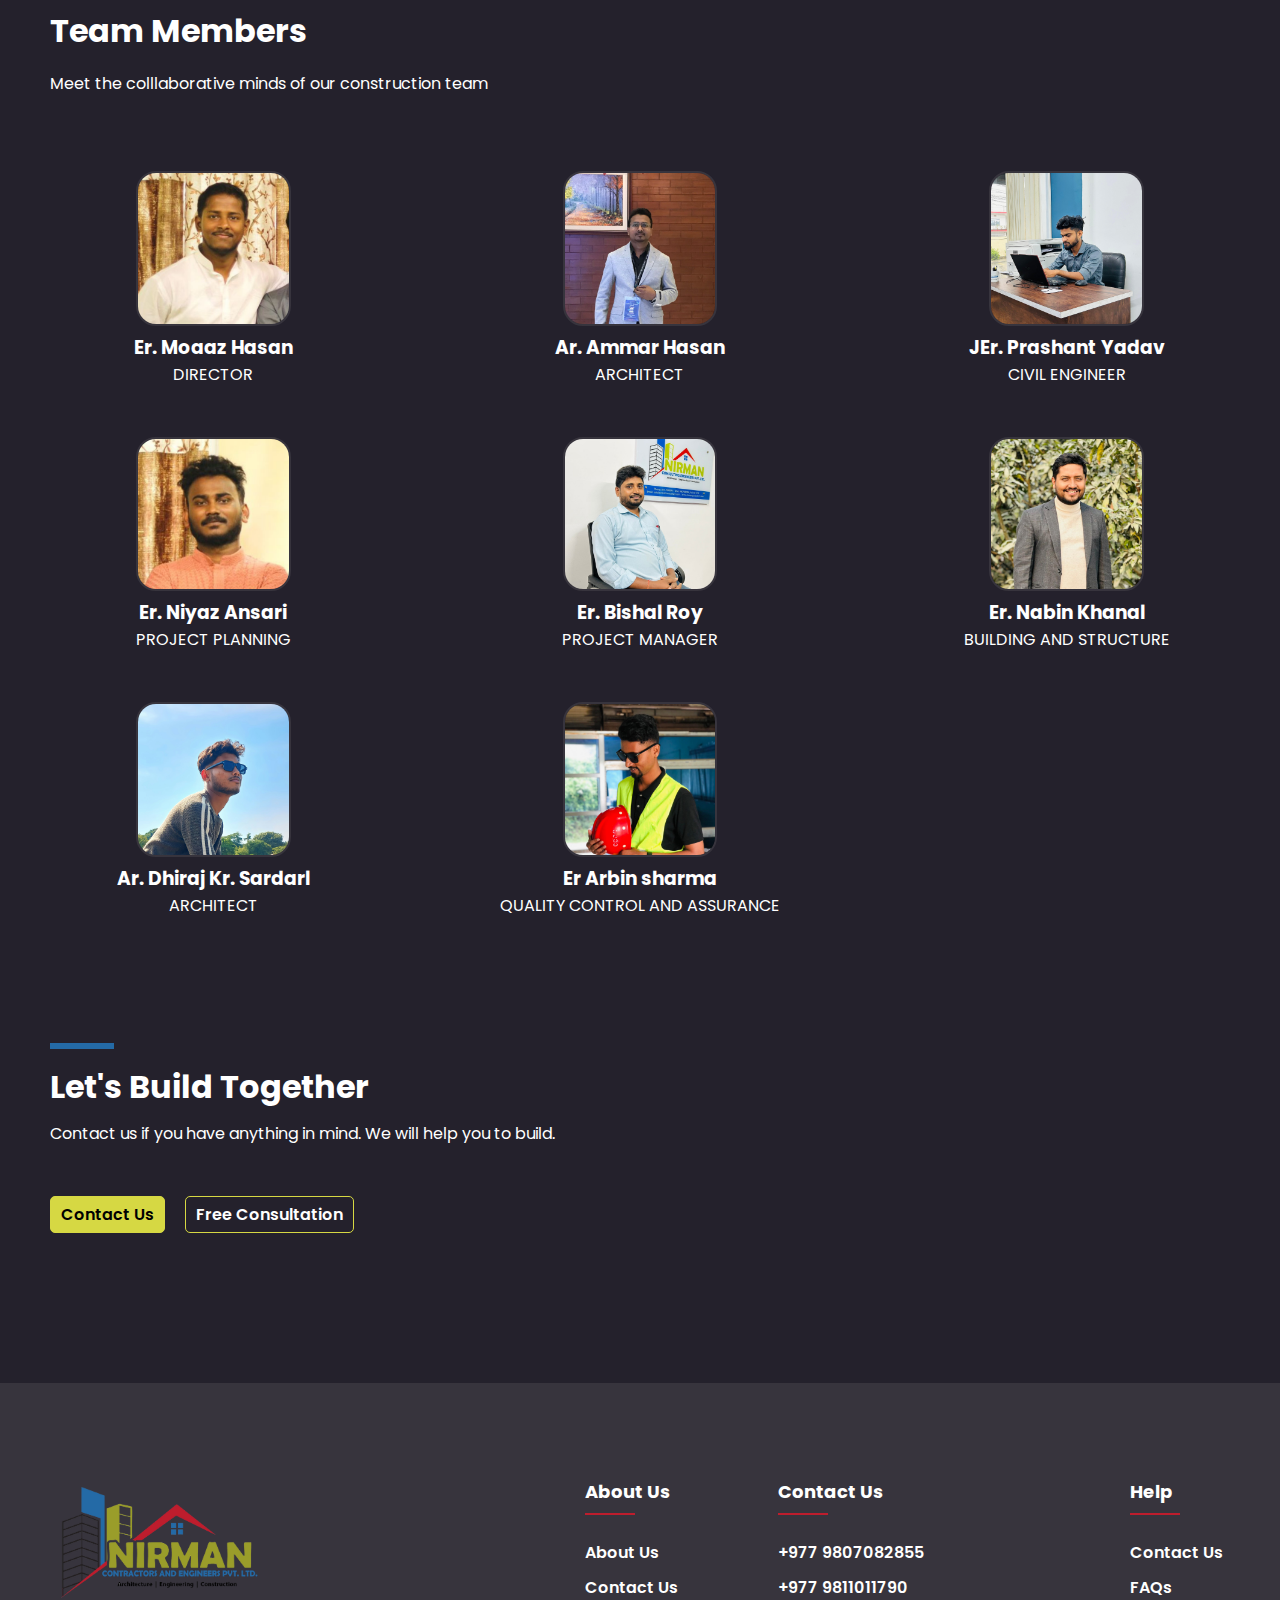
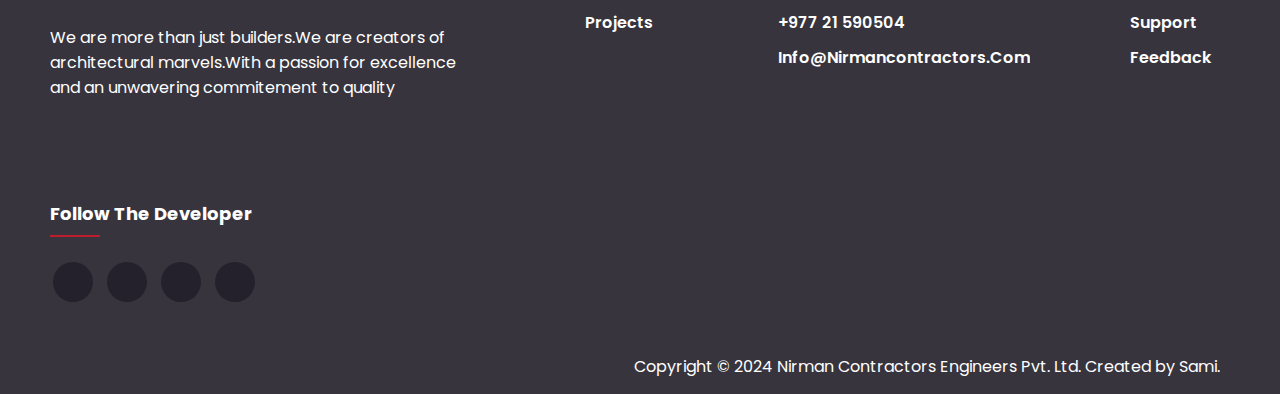
==== commit e89fec09: "adding bento desgin in project section" ====
--- a/index.html
+++ b/index.html
@@ -22,9 +22,9 @@
             </div>
             <ul>
                 <li><a href="index.html">Home</a></li>
-                <li><a href="">About us</a></li>
-                <li><a href="">Projects</a></li>
-                <li><a href="">Contact us</a></li>
+                <li><a href="about.html">About us</a></li>
+                <li><a href="project.html">Projects</a></li>
+                <li><a href="contact.html">Contact us</a></li>
             </ul>
         </nav>
         <!-- responsive nav bar -->
@@ -40,13 +40,13 @@
                     <a href="index.html">Home</a>
                 </div>
                 <div class="link">
-                    <a href="">About Us</a>
+                    <a href="about.html">About Us</a>
                 </div>
                 <div class="link">
-                    <a href="">Projects</a>
+                    <a href="project.html">Projects</a>
                 </div>
                 <div class="link">
-                    <a href="">Contact us</a>
+                    <a href="contact.html">Contact us</a>
                 </div>
             </div>
         </div>
@@ -76,8 +76,8 @@
             </div>
         </div>
         <div class="btn-container">
-            <button class="btn"><a href="">Contact Us</a></button>
-            <button class="btn btn2"><a style="color: white;" href="">Free Consultation</a></button>
+            <button class="btn"><a href="contact.html">Contact Us</a></button>
+            <button class="btn btn2"><a href="contact.html">Free Consultation</a></button>
             <li>All our projects build by Exports.</li>
         </div>
     </main>
@@ -143,37 +143,37 @@
             <img src="assets/icons/building-03-stroke-rounded.svg">
             <h3>Residential</h3>
             <p>We build and renovate homes with high-quality craftsmanship, tailored to your needs.</p>
-            <button class="btn btn3"><a href="">Learn More</a></button>
+            <button class="btn btn3"><a href="about.html">Learn More</a></button>
         </div>
         <div class="service-content">
             <img src="assets/icons/building-03-stroke-rounded.svg">
             <h3>Commercial</h3>
             <p>Specializing in modern, efficient commercial spaces that meet business requirements.</p>
-            <button class="btn btn3"><a href="">Learn More</a></button>
+            <button class="btn btn3"><a href="about.html">Learn More</a></button>
         </div>
         <div class="service-content">
             <img src="assets/icons/building-03-stroke-rounded.svg">
             <h3>Renovations</h3>
             <p>Transform your home with expert renovations that add value and style.</p>
-            <button class="btn btn3"><a href="">Learn More</a></button>
+            <button class="btn btn3"><a href="about.html">Learn More</a></button>
         </div>
         <div class="service-content">
             <img src="assets/icons/building-03-stroke-rounded.svg">
             <h3>Landscaping</h3>
             <p>Enhancing outdoor spaces with beautiful, functional landscaping solutions.</p>
-            <button class="btn btn3"><a href="">Learn More</a></button>
+            <button class="btn btn3"><a href="about.html">Learn More</a></button>
         </div>
         <div class="service-content">
             <img src="assets/icons/building-03-stroke-rounded.svg">
             <h3>Interiors Desgins</h3>
             <p>Creating stylish and practical interiors that reflect your vision.</p>
-            <button class="btn btn3"><a href="">Learn More</a></button>
+            <button class="btn btn3"><a href="about.html">Learn More</a></button>
         </div>
         <div class="service-content">
             <img src="assets/icons/building-03-stroke-rounded.svg">
             <h3>Structural Repair</h3>
             <p>Ensuring safety with reliable structural repair services for your building.</p>
-            <button class="btn btn3"><a href="">Learn More</a></button>
+            <button class="btn btn3"><a href="about.html">Learn More</a></button>
         </div>
     </div>
 
@@ -271,8 +271,8 @@
                 <span>Contact us if you have anything in mind. We will help you to build.</span>
             </div>
             <div class="construction-btn">
-                <button class="btn"><a href="">Contact Us</a></button>
-                <button class="btn btn2"><a href="">Free Consultation</a></button>
+                <button class="btn"><a href="contact.html">Contact Us</a></button>
+                <button class="btn btn2"><a href="contact.html">Free Consultation</a></button>
             </div>
         </div>
     </div>
@@ -293,29 +293,29 @@
                 <div class="footer-col">
                     <h4>About Us</h4>
                     <ul>
-                        <li><a href="">About Us</a></li>
-                        <li><a href="">Contact Us</a></li>
-                        <li><a href="">Projects</a></li>
+                        <li><a href="about.html">About Us</a></li>
+                        <li><a href="about.html">Contact Us</a></li>
+                        <li><a href="about.html">Projects</a></li>
                     </ul>
                 </div>
 
                 <div class="footer-col">
                     <h4>Contact Us</h4>
                     <ul>
-                        <li><a href="#">+977 9807082855</a></li>
-                        <li><a href="#">+977 9811011790</a></li>
-                        <li><a href="#">+977 21 590504</a></li>
-                        <li><a href="#">info@nirmancontractors.com</a></li>
+                        <li><a href="contact.html">+977 9807082855</a></li>
+                        <li><a href="contact.html">+977 9811011790</a></li>
+                        <li><a href="contact.html">+977 21 590504</a></li>
+                        <li><a href="contact.html">info@nirmancontractors.com</a></li>
                     </ul>
                 </div>
 
                 <div class="footer-col">
                     <h4>Help</h4>
                     <ul>
-                        <li><a href="#">Contact Us</a></li>
-                        <li><a href="#">FAQs</a></li>
-                        <li><a href="#">Support</a></li>
-                        <li><a href="#">Feedback</a></li>
+                        <li><a href="contact.html">Contact Us</a></li>
+                        <li><a href="contact.html">FAQs</a></li>
+                        <li><a href="contact.html">Support</a></li>
+                        <li><a href="contact.html">Feedback</a></li>
                     </ul>
                 </div>
 
--- a/style.css
+++ b/style.css
@@ -49,6 +49,26 @@
     text-decoration: none;
     color: var(--default-color);
     font-size: 16px;
+    position: relative;
+}
+
+nav ul li a::before {
+    content: '';
+    position: absolute;
+    width: 100%;
+    height: 2px;
+    border-radius: 4px;
+    background-color: var(--primary-color);
+    bottom: 0;
+    left: 0;
+    transform-origin: right;
+    transform: scaleX(0);
+    transition: transform .3s ease-in-out;
+}
+
+nav ul li a:hover::before {
+    transform-origin: left;
+    transform: scaleX(1);
 }
 
 .hide-on-bigscreen {
@@ -62,7 +82,7 @@
     }
 
     .nav-toggle {
-        position: fixed;
+        position: absolute;
         top: 20px;
         right: 20px;
         width: 35px;
@@ -170,6 +190,26 @@
         color: #aaa;
         font-weight: 600;
         transition: all 300ms ease-in-out;
+        position: relative;
+    }
+
+    .link a::before {
+        content: '';
+        position: absolute;
+        width: 100%;
+        height: 4px;
+        border-radius: 4px;
+        background-color: var(--primary-color);
+        bottom: 0;
+        left: 0;
+        transform-origin: right;
+        transform: scaleX(0);
+        transition: transform .3s ease-in-out;
+    }
+
+    .link a:hover::before {
+        transform-origin: left;
+        transform: scaleX(1);
     }
 
     body.activeNav .nav .links .link {
@@ -401,13 +441,8 @@
     gap: 20px;
     max-width: 1200px;
     width: 100%;
-    padding: 0 180px 50px;
-}
-
-/* .bento-box img:hover,
-.main-bento img:hover{
-    position: absolute;
-} */
+    padding: 50px 180px;
+}
 
 .main-bento {
     grid-area: main-bento;
@@ -570,18 +605,13 @@
     margin: auto;
 }
 
-ul {
-    list-style: none;
-}
-
 .row {
     display: flex;
     flex-wrap: wrap;
 }
 
 .footer-col {
-    width: 20%;
-    padding: 55px 25px;
+    padding: 50px 50px;
 }
 
 .footer-col h4 {
@@ -664,7 +694,7 @@
 }
 
 .footer-col2 {
-    width: 25%;
+    width: 34%;
     color: var(--default-color);
 }
 
@@ -796,4 +826,59 @@
         grid-template-columns: 1fr;
         gap: 40px;
     }
+
+    .featured-head {
+        padding: 50px 35px;
+    }
+
+    .featured-head::before {
+        width: 15%;
+    }
+
+    .main-bento {
+        width: 95%;
+    }
+
+    .bento-container {
+        padding: 40px 8px;
+        display: flex;
+        flex-wrap: wrap;
+        gap: 20px;
+    }
+
+    .side-bento .bento-box {
+        position: relative;
+        width: 95%;
+        height: 250px;
+    }
+
+    .bottom-bento .bento-box {
+        background-color: var(--bento-color);
+        width: 95%;
+        height: 200px;
+    }
+
+    .bottom-bento {
+        flex-wrap: wrap;
+    }
+
+    .end-bento {
+        flex-wrap: wrap;
+    }
+
+    .end-bento .bento-box {
+        width: 95%;
+    }
+
+    .team-head::before {
+        width: 15%;
+    }
+
+    .construction-head::before {
+        width: 15%;
+    }
+
+    .featured-img6 {
+        width: 160%;
+    }
 }